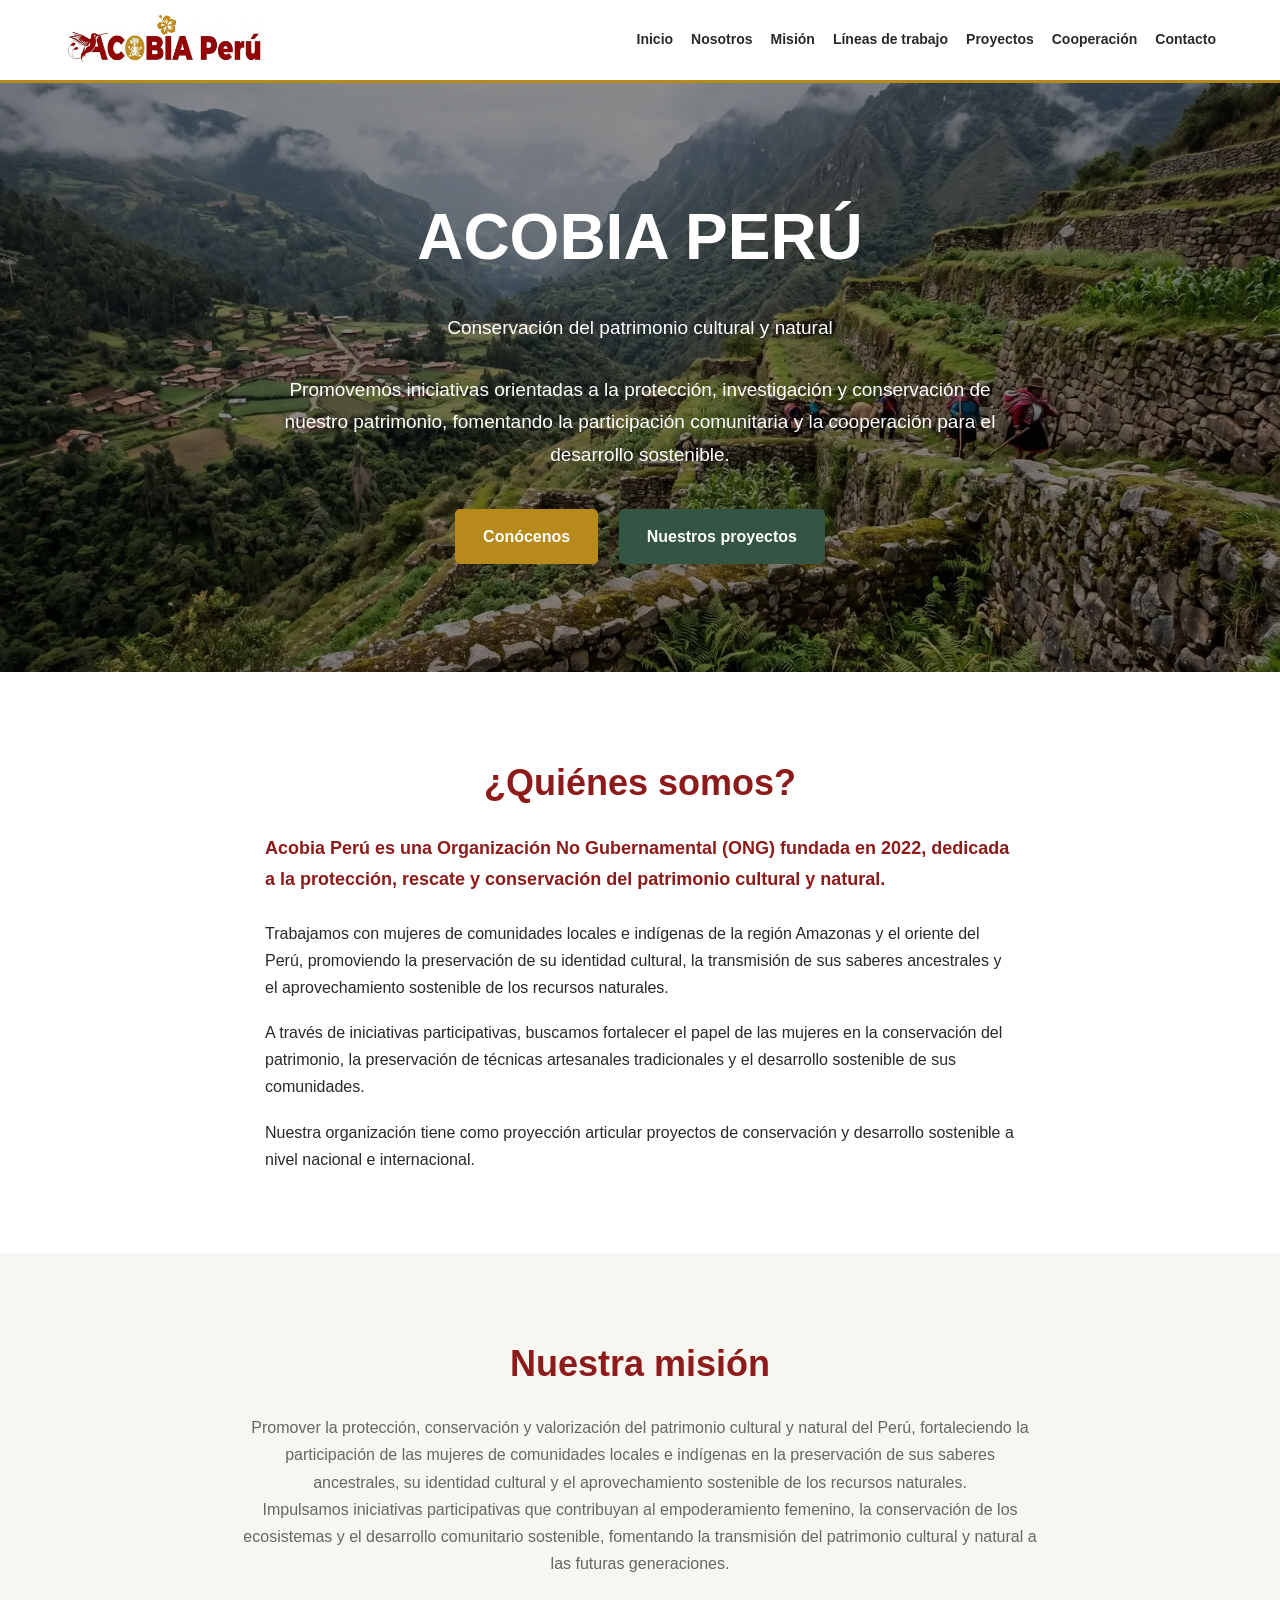
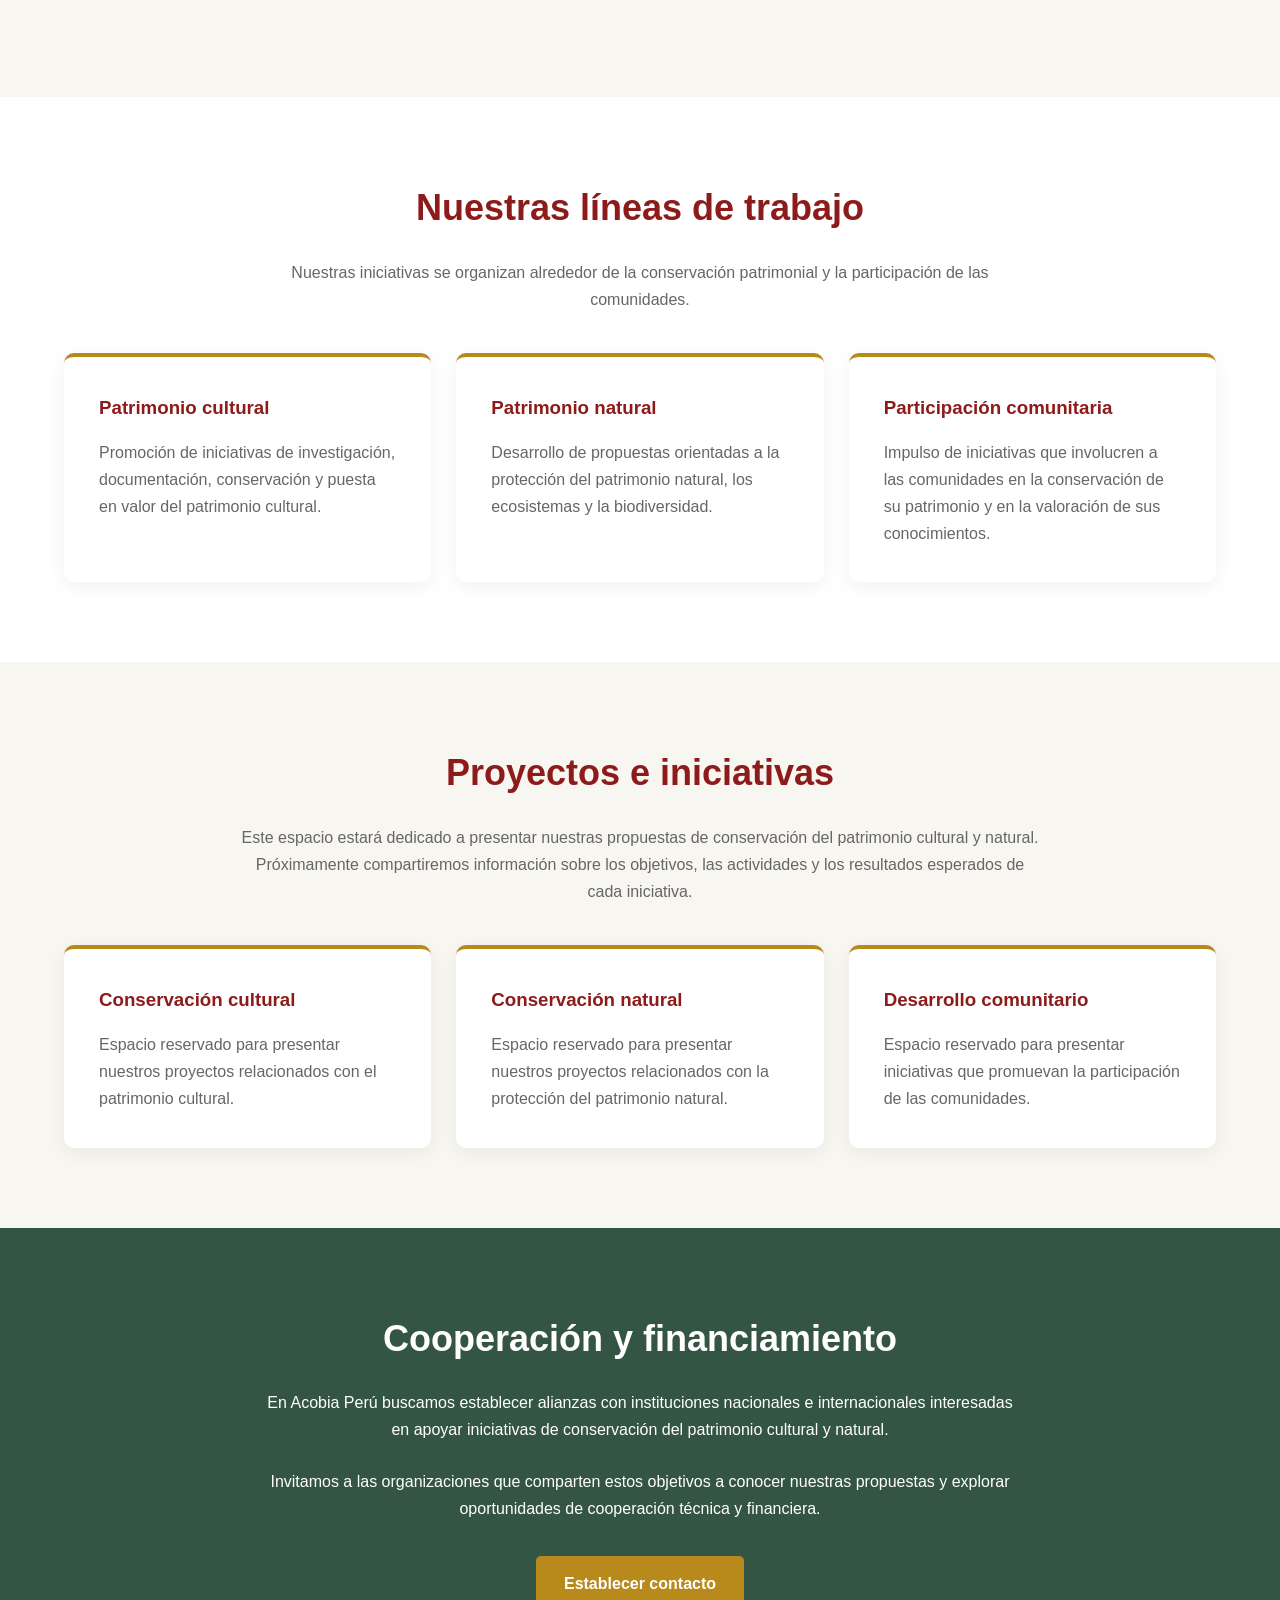
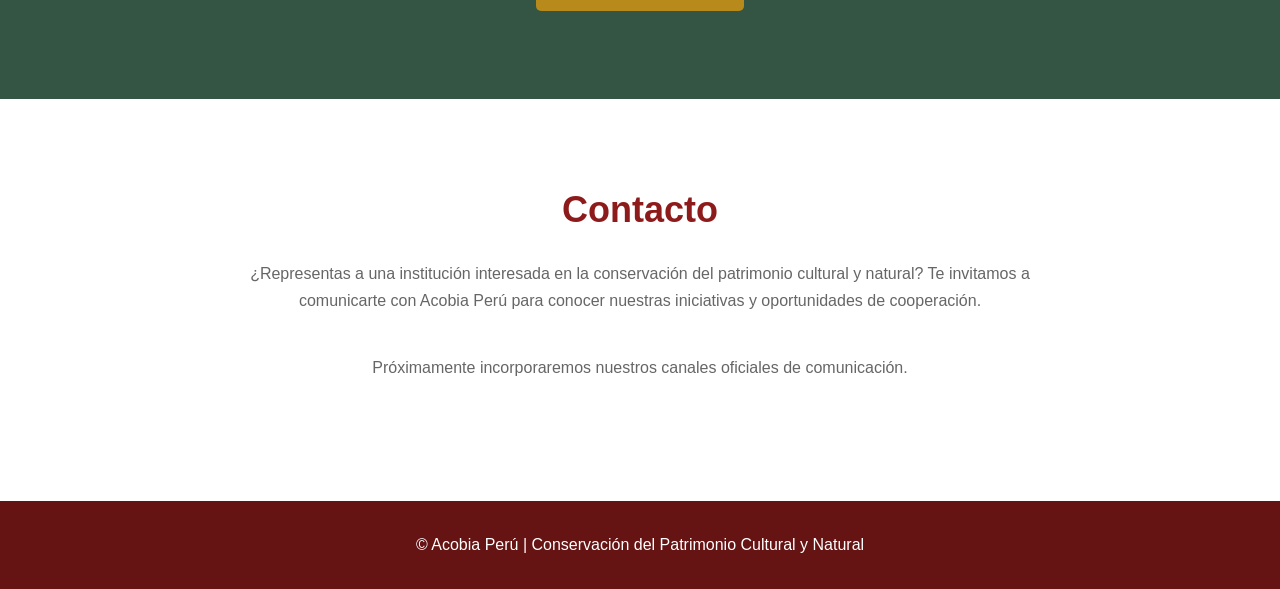
==== index.html @ c9dc99e5 "Update index.html Actualizar misión institucional de Acobia Perú" ====
<!DOCTYPE html>
<html lang="es">

<head>
    <meta charset="UTF-8">
    <meta name="viewport" content="width=device-width, initial-scale=1.0">

    <meta name="description"
          content="Acobia Perú: iniciativas para la conservación del patrimonio cultural y natural, la participación comunitaria y la cooperación institucional.">

    <title>Acobia Perú | Patrimonio Cultural y Natural</title>
    <!-- Favicon institucional -->
<link rel="icon"
      type="image/png"
      href="imagenes/favicon-acobia.png"
      sizes="128x128">

    <!-- CONEXIÓN CON NUESTRO ARCHIVO DE ESTILOS -->
    <link rel="stylesheet" href="styles.css">

</head>

<body>

    <!-- =====================================
         ENCABEZADO Y MENÚ DE NAVEGACIÓN
    ====================================== -->

    <header>

        <div class="contenedor encabezado">

            <a href="#inicio" class="logo">

    <img
        src="imagenes/logo-acobia.webp"
        alt="Acobia Perú"
        width="800"
        height="198">

</a>

            <!-- BOTÓN DEL MENÚ MÓVIL -->

<button
    class="menu-toggle"
    type="button"
    aria-label="Abrir menú de navegación"
    aria-expanded="false"
    aria-controls="menu-principal">

    <span class="menu-icono">☰</span>

</button>
            
            <!-- MENÚ DE NAVEGACIÓN -->
            
            <nav id="menu-principal" aria-label="Navegación principal">

                <a href="#inicio">Inicio</a>

                <a href="#nosotros">Nosotros</a>

                <a href="#mision">Misión</a>

                <a href="#lineas">Líneas de trabajo</a>

                <a href="#proyectos">Proyectos</a>

                <a href="#cooperacion">Cooperación</a>

                <a href="#contacto">Contacto</a>

            </nav>

        </div>

    </header>


    <!-- =====================================
         SECCIÓN 1: INICIO
    ====================================== -->

    <main>

        <section id="inicio" class="hero">

            <div class="contenedor">

                <h1>ACOBIA PERÚ</h1>

                <p>
                    Conservación del patrimonio cultural y natural
                </p>

                <p>
                    Promovemos iniciativas orientadas a la protección,
                    investigación y conservación de nuestro patrimonio,
                    fomentando la participación comunitaria y la
                    cooperación para el desarrollo sostenible.
                </p>

                <a href="#nosotros" class="boton">
                    Conócenos
                </a>

                <a href="#proyectos" class="boton boton-secundario">
                    Nuestros proyectos
                </a>

            </div>

        </section>


        <!-- =====================================
             SECCIÓN 2: QUIÉNES SOMOS
        ====================================== -->

        <!-- =====================================
     SECCIÓN 2: QUIÉNES SOMOS
====================================== -->

<section id="nosotros" class="seccion seccion-blanca">

    <div class="contenedor">

        <h2 class="titulo-seccion">
            ¿Quiénes somos?
        </h2>

        <div class="descripcion-seccion">

            <p>
                <strong>
                    Acobia Perú es una Organización No
                    Gubernamental (ONG) fundada en 2022,
                    dedicada a la protección, rescate y
                    conservación del patrimonio cultural
                    y natural.
                </strong>
            </p>

            <p>
                Trabajamos con mujeres de comunidades
                locales e indígenas de la región Amazonas
                y el oriente del Perú, promoviendo la
                preservación de su identidad cultural,
                la transmisión de sus saberes ancestrales
                y el aprovechamiento sostenible de los
                recursos naturales.
            </p>

            <p>
                A través de iniciativas participativas,
                buscamos fortalecer el papel de las mujeres
                en la conservación del patrimonio,
                la preservación de técnicas artesanales
                tradicionales y el desarrollo sostenible
                de sus comunidades.
            </p>

            <p>
                Nuestra organización tiene como proyección
                articular proyectos de conservación y
                desarrollo sostenible a nivel nacional
                e internacional.
            </p>

        </div>

    </div>

</section>


     <!-- =====================================
     SECCIÓN 3: NUESTRA MISIÓN
      ====================================== -->

<section id="mision" class="seccion">

    <div class="contenedor">

        <h2 class="titulo-seccion">
            Nuestra misión
        </h2>

        <div class="descripcion-seccion">

            <p>
                Promover la protección, conservación y
                valorización del patrimonio cultural y
                natural del Perú, fortaleciendo la
                participación de las mujeres de comunidades
                locales e indígenas en la preservación de
                sus saberes ancestrales, su identidad cultural
                y el aprovechamiento sostenible de los
                recursos naturales.
            </p>

            <p>
                Impulsamos iniciativas participativas que
                contribuyan al empoderamiento femenino,
                la conservación de los ecosistemas y el
                desarrollo comunitario sostenible,
                fomentando la transmisión del patrimonio
                cultural y natural a las futuras generaciones.
            </p>

        </div>

    </div>

</section>


        <!-- =====================================
             SECCIÓN 4: LÍNEAS DE TRABAJO
        ====================================== -->

        <section id="lineas" class="seccion seccion-blanca">

            <div class="contenedor">

                <h2 class="titulo-seccion">
                    Nuestras líneas de trabajo
                </h2>

                <p class="descripcion-seccion">
                    Nuestras iniciativas se organizan alrededor
                    de la conservación patrimonial y la
                    participación de las comunidades.
                </p>

                <div class="grid">

                    <article class="tarjeta">

                        <h3>
                            Patrimonio cultural
                        </h3>

                        <p>
                            Promoción de iniciativas de investigación,
                            documentación, conservación y puesta
                            en valor del patrimonio cultural.
                        </p>

                    </article>


                    <article class="tarjeta">

                        <h3>
                            Patrimonio natural
                        </h3>

                        <p>
                            Desarrollo de propuestas orientadas
                            a la protección del patrimonio natural,
                            los ecosistemas y la biodiversidad.
                        </p>

                    </article>


                    <article class="tarjeta">

                        <h3>
                            Participación comunitaria
                        </h3>

                        <p>
                            Impulso de iniciativas que involucren
                            a las comunidades en la conservación
                            de su patrimonio y en la valoración
                            de sus conocimientos.
                        </p>

                    </article>

                </div>

            </div>

        </section>


        <!-- =====================================
             SECCIÓN 5: PROYECTOS
        ====================================== -->

        <section id="proyectos" class="seccion">

            <div class="contenedor">

                <h2 class="titulo-seccion">
                    Proyectos e iniciativas
                </h2>

                <p class="descripcion-seccion">
                    Este espacio estará dedicado a presentar
                    nuestras propuestas de conservación del
                    patrimonio cultural y natural.

                    Próximamente compartiremos información
                    sobre los objetivos, las actividades y
                    los resultados esperados de cada iniciativa.
                </p>

                <div class="grid">

                    <article class="tarjeta">

                        <h3>
                            Conservación cultural
                        </h3>

                        <p>
                            Espacio reservado para presentar
                            nuestros proyectos relacionados
                            con el patrimonio cultural.
                        </p>

                    </article>


                    <article class="tarjeta">

                        <h3>
                            Conservación natural
                        </h3>

                        <p>
                            Espacio reservado para presentar
                            nuestros proyectos relacionados
                            con la protección del patrimonio natural.
                        </p>

                    </article>


                    <article class="tarjeta">

                        <h3>
                            Desarrollo comunitario
                        </h3>

                        <p>
                            Espacio reservado para presentar
                            iniciativas que promuevan la
                            participación de las comunidades.
                        </p>

                    </article>

                </div>

            </div>

        </section>


        <!-- =====================================
             SECCIÓN 6: COOPERACIÓN
        ====================================== -->

        <section id="cooperacion" class="cooperacion">

            <div class="contenedor">

                <h2>
                    Cooperación y financiamiento
                </h2>

                <p>
                    En Acobia Perú buscamos establecer
                    alianzas con instituciones nacionales
                    e internacionales interesadas en
                    apoyar iniciativas de conservación
                    del patrimonio cultural y natural.
                </p>

                <p>
                    Invitamos a las organizaciones que comparten
                    estos objetivos a conocer nuestras
                    propuestas y explorar oportunidades
                    de cooperación técnica y financiera.
                </p>

                <a href="#contacto" class="boton">
                    Establecer contacto
                </a>

            </div>

        </section>


        <!-- =====================================
             SECCIÓN 7: CONTACTO
        ====================================== -->

        <section id="contacto" class="seccion seccion-blanca">

            <div class="contenedor">

                <h2 class="titulo-seccion">
                    Contacto
                </h2>

                <p class="descripcion-seccion">
                    ¿Representas a una institución interesada
                    en la conservación del patrimonio
                    cultural y natural?

                    Te invitamos a comunicarte con
                    Acobia Perú para conocer nuestras
                    iniciativas y oportunidades de cooperación.
                </p>

                <p class="descripcion-seccion">
                    Próximamente incorporaremos nuestros
                    canales oficiales de comunicación.
                </p>

            </div>

        </section>

    </main>


    <!-- =====================================
         PIE DE PÁGINA
    ====================================== -->

    <footer>

        <div class="contenedor">

            <p>
                © Acobia Perú | Conservación del Patrimonio Cultural y Natural
            </p>

        </div>

    </footer>
    
        <!-- FUNCIONALIDAD DEL MENÚ MÓVIL -->
    <script src="script.js" defer></script>

</body>

</html>
---- styles.css ----
/* =========================================
   ACOBIA PERÚ
   ESTILOS GENERALES DE LA LANDING PAGE
========================================= */

/* COLORES INSTITUCIONALES */

:root {
    --rojo: #8E1B1B;
    --rojo-oscuro: #651313;
    --dorado: #B88A1C;
    --verde: #345544;
    --marfil: #F8F6F0;
    --blanco: #FFFFFF;
    --texto: #292929;
    --gris: #666666;
}


/* CONFIGURACIÓN GENERAL */

* {
    margin: 0;
    padding: 0;
    box-sizing: border-box;
}

html {
    scroll-behavior: smooth;
}

body {
    font-family: Arial, Helvetica, sans-serif;
    background-color: var(--marfil);
    color: var(--texto);
    line-height: 1.7;
}

a {
    text-decoration: none;
    color: inherit;
}

img {
    max-width: 100%;
    height: auto;
}


/* CONTENEDOR PRINCIPAL */

.contenedor {
    width: 90%;
    max-width: 1200px;
    margin: auto;
}


/* =========================================
   ENCABEZADO INSTITUCIONAL
========================================= */

header {
    background-color: var(--blanco);
    padding: 14px 0;
    border-bottom: 3px solid var(--dorado);
}

.encabezado {
    display: flex;
    justify-content: space-between;
    align-items: center;
    gap: 30px;
}

/* LOGOTIPO COMPLETO */

.logo {
    display: flex;
    align-items: center;
    flex-shrink: 0;
}

.logo img {
    display: block;
    width: 210px;
    height: auto;
}

/* MENÚ DE NAVEGACIÓN */

nav {
    display: flex;
    justify-content: flex-end;
    align-items: center;
    flex-wrap: wrap;
    gap: 18px;
}

nav a {
    font-weight: 600;
    font-size: 14px;
    white-space: nowrap;
    transition: color 0.3s;
}

nav a:hover {
    color: var(--rojo);
}


/* PORTADA PRINCIPAL */

/* =========================================
   PORTADA PRINCIPAL - ESCRITORIO
========================================= */

.hero {

    /* Fotografía con capa oscura */

    background-image:
        linear-gradient(
            rgba(0, 0, 0, 0.45),
            rgba(0, 0, 0, 0.45)
        ),
        url("imagenes/hero-acobia-desktop.webp");

    /* Configuración de la fotografía */

    background-size: cover;
    background-position: center center;
    background-repeat: no-repeat;

    /* Distribución del contenido */

    min-height: 570px;

    display: flex;
    align-items: center;
    justify-content: center;

    /* Texto y espacios */

    color: var(--blanco);
    text-align: center;
    padding: 100px 20px;

}

.hero h1 {
    font-size: clamp(36px, 6vw, 64px);
    margin-bottom: 20px;
}

.hero p {
    font-size: 19px;
    max-width: 750px;
    margin: 0 auto 30px;
}


/* BOTONES */

.boton {
    display: inline-block;
    background-color: var(--dorado);
    color: var(--blanco);
    padding: 14px 28px;
    border-radius: 5px;
    font-weight: bold;
    margin: 8px;
    transition: background-color 0.3s;
}

.boton:hover {
    background-color: var(--rojo-oscuro);
}

.boton-secundario {
    background-color: var(--verde);
}


/* SECCIONES GENERALES */

.seccion {
    padding: 80px 0;
}

.seccion-blanca {
    background-color: var(--blanco);
}

.titulo-seccion {
    color: var(--rojo);
    font-size: clamp(28px, 4vw, 36px);
    margin-bottom: 20px;
    text-align: center;
}

.descripcion-seccion {
    max-width: 800px;
    margin: 0 auto 40px;
    text-align: center;
    color: var(--gris);
}


/* TARJETAS INFORMATIVAS */

.grid {
    display: grid;
    grid-template-columns: repeat(3, 1fr);
    gap: 25px;
}

.tarjeta {
    background-color: var(--blanco);
    padding: 35px;
    border-radius: 10px;
    border-top: 4px solid var(--dorado);
    box-shadow: 0 5px 20px rgba(0, 0, 0, 0.06);
}

.tarjeta h3 {
    color: var(--rojo);
    margin-bottom: 15px;
}

.tarjeta p {
    color: var(--gris);
}


/* SECCIÓN DE COOPERACIÓN */

.cooperacion {
    background-color: var(--verde);
    color: var(--blanco);
    text-align: center;
    padding: 80px 20px;
}

.cooperacion h2 {
    font-size: 36px;
    margin-bottom: 20px;
}

.cooperacion p {
    max-width: 750px;
    margin: 0 auto 25px;
}


/* PIE DE PÁGINA */

footer {
    background-color: var(--rojo-oscuro);
    color: var(--blanco);
    text-align: center;
    padding: 30px 20px;
}


/* ADAPTACIÓN A CELULARES */

@media (max-width: 768px) {

    .encabezado {
    flex-direction: column;
    text-align: center;
    gap: 18px;
}

.logo img {
    width: 190px;
    height: auto;
}

nav {
    justify-content: center;
    gap: 12px;
}

    .hero {
        padding: 80px 20px;
    }

    .hero p {
        font-size: 16px;
    }

    .grid {
        grid-template-columns: 1fr;
    }

    .seccion {
        padding: 55px 0;
    }

    .cooperacion h2 {
        font-size: 28px;
    }

}

/* =========================================
   ACOBIA PERÚ
   MENÚ DE NAVEGACIÓN RESPONSIVE
========================================= */


/* BOTÓN OCULTO EN COMPUTADORAS */

.menu-toggle {
    display: none;
}


/* =========================================
   DISEÑO PARA CELULARES
========================================= */

@media (max-width: 768px) {

    /* ENCABEZADO */

    header {
        padding: 12px 0;
    }

    .encabezado {
        display: grid;
        grid-template-columns: minmax(0, 1fr) auto;
        align-items: center;
        gap: 12px;
    }


    /* LOGOTIPO */

    .logo {
        display: flex;
        align-items: center;
        justify-self: start;
        min-width: 0;
    }

    .logo img {
        display: block;
        width: 190px;
        max-width: 100%;
        height: auto;
    }


    /* BOTÓN HAMBURGUESA */

    .menu-toggle {
        display: inline-flex;
        align-items: center;
        justify-content: center;

        width: 44px;
        height: 44px;

        background-color: var(--blanco);
        color: var(--rojo);

        border: 1px solid var(--dorado);
        border-radius: 6px;

        cursor: pointer;

        justify-self: end;

        transition: background-color 0.3s;
    }


    /* ICONO DEL MENÚ */

    .menu-icono {
        font-size: 25px;
        line-height: 1;
    }


    /* INTERACCIÓN CON EL BOTÓN */

    .menu-toggle:hover {
        background-color: var(--marfil);
    }

    .menu-toggle:focus-visible {
        outline: 3px solid var(--dorado);
        outline-offset: 3px;
    }


    /* MENÚ DE NAVEGACIÓN MÓVIL */

    #menu-principal {
        display: none;

        grid-column: 1 / -1;

        width: 100%;

        flex-direction: column;
        align-items: stretch;

        gap: 0;

        background-color: var(--blanco);

        border-top: 1px solid var(--dorado);

        padding-top: 10px;
    }


    /* MENÚ ABIERTO */

    #menu-principal.abierto {
        display: flex;
    }


    /* ENLACES DEL MENÚ */

    #menu-principal a {
        display: block;

        padding: 12px 15px;

        text-align: left;

        font-size: 15px;

        color: var(--texto);

        border-bottom: 1px solid #eeeeee;

        transition: background-color 0.3s;
    }


    /* INTERACCIÓN CON LOS ENLACES */

    #menu-principal a:hover {
        background-color: var(--marfil);
        color: var(--rojo);
    }

}

/* =========================================
   PORTADA PRINCIPAL - CELULARES
========================================= */

@media (max-width: 768px) {

    .hero {

        /* Fotografía vertical con capa oscura */

        background-image:
            linear-gradient(
                rgba(0, 0, 0, 0.50),
                rgba(0, 0, 0, 0.50)
            ),
            url("imagenes/hero-acobia-mobile.webp");

        /* Configuración de la fotografía */

        background-size: cover;
        background-position: center center;
        background-repeat: no-repeat;

        /* Altura y distribución */

        min-height: 650px;

        display: flex;
        align-items: center;
        justify-content: center;

        padding: 70px 20px;

    }

}

/* =========================================
   PRESENTACIÓN INSTITUCIONAL
========================================= */

#nosotros .descripcion-seccion {
    width: 100%;
    max-width: 750px;
    margin: 0 auto;
    text-align: left;
    color: var(--texto);
}

#nosotros .descripcion-seccion p {
    margin-bottom: 18px;
}

#nosotros .descripcion-seccion p:last-child {
    margin-bottom: 0;
}

#nosotros .descripcion-seccion strong {
    color: var(--rojo);
    font-weight: 600;
}

/* INTRODUCCIÓN INSTITUCIONAL */

#nosotros .descripcion-seccion p:first-child {
    font-size: 18px;
    line-height: 1.7;
    margin-bottom: 25px;
}

/* =========================================
   QUIÉNES SOMOS - VERSIÓN MÓVIL
========================================= */

@media (max-width: 768px) {

    #nosotros .descripcion-seccion {
        max-width: 100%;
        text-align: left;
    }

    #nosotros .descripcion-seccion p:first-child {
        font-size: 16px;
        margin-bottom: 22px;
    }

}
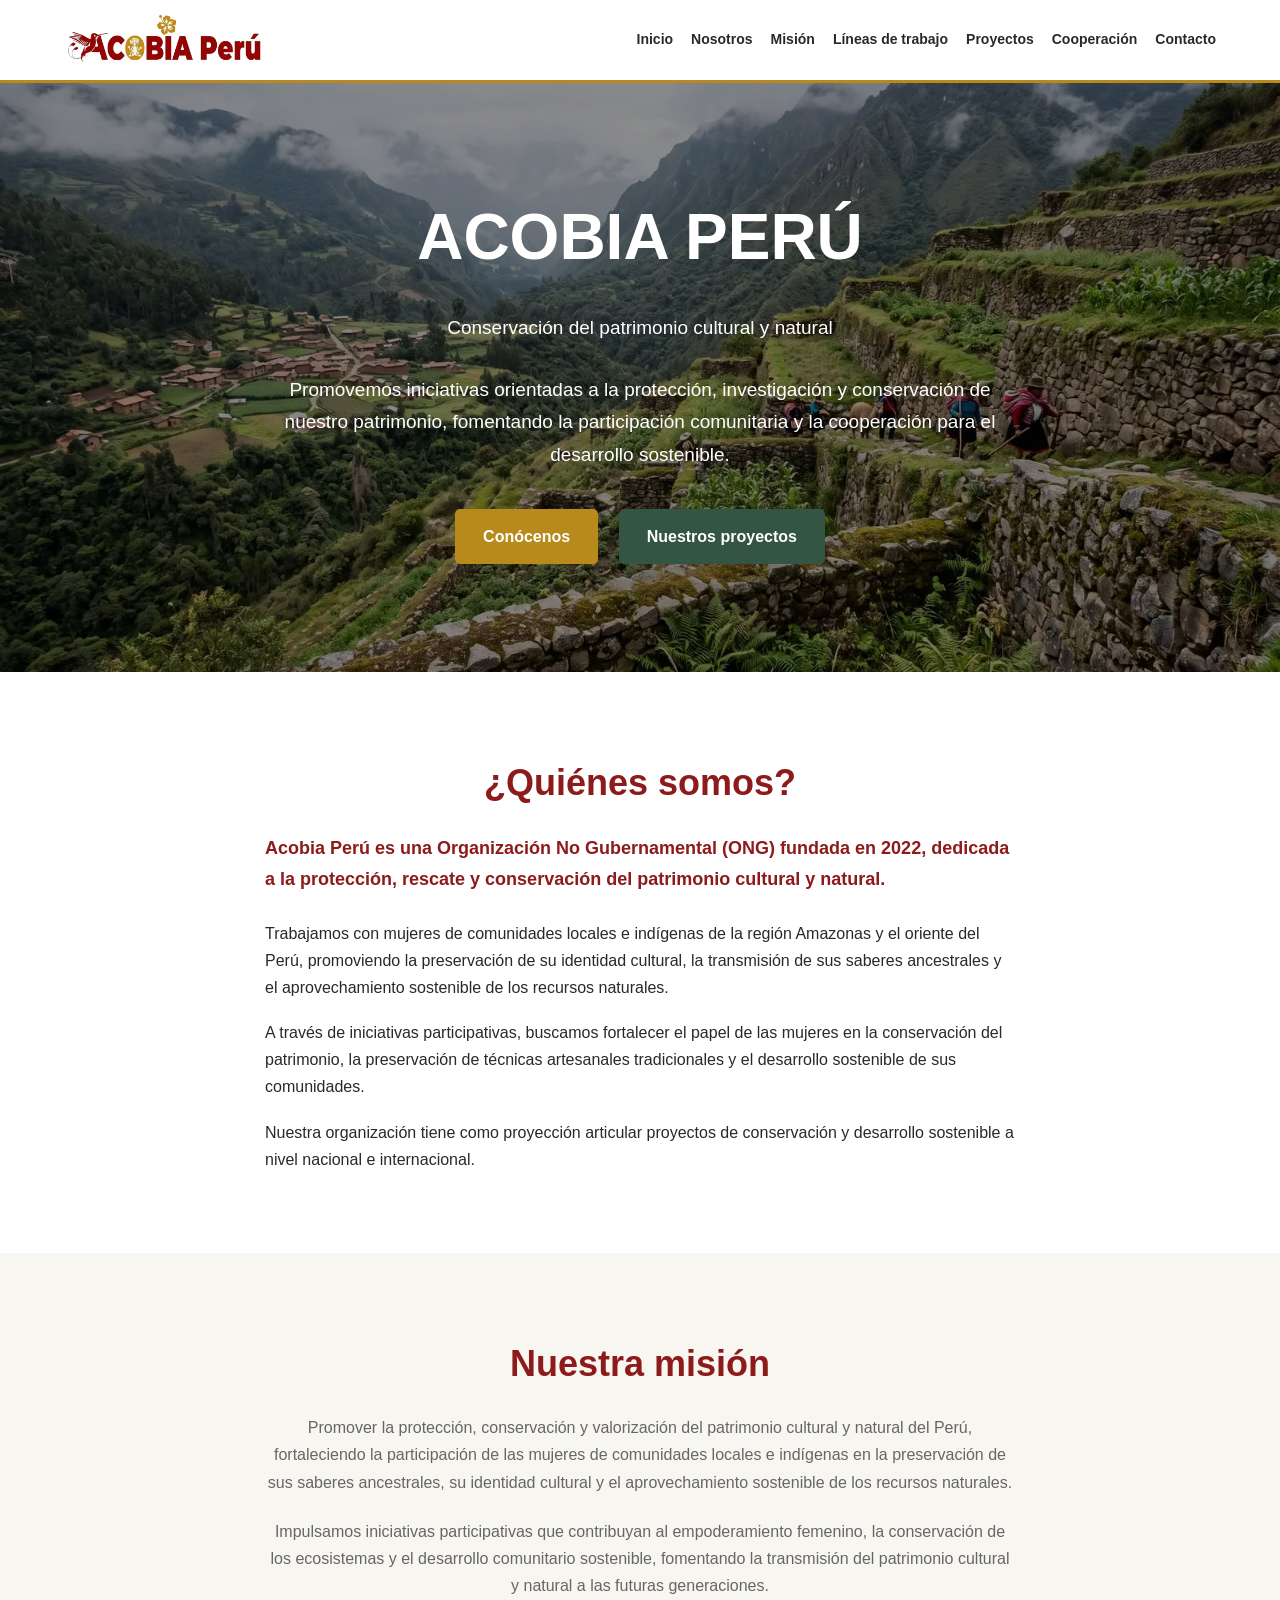
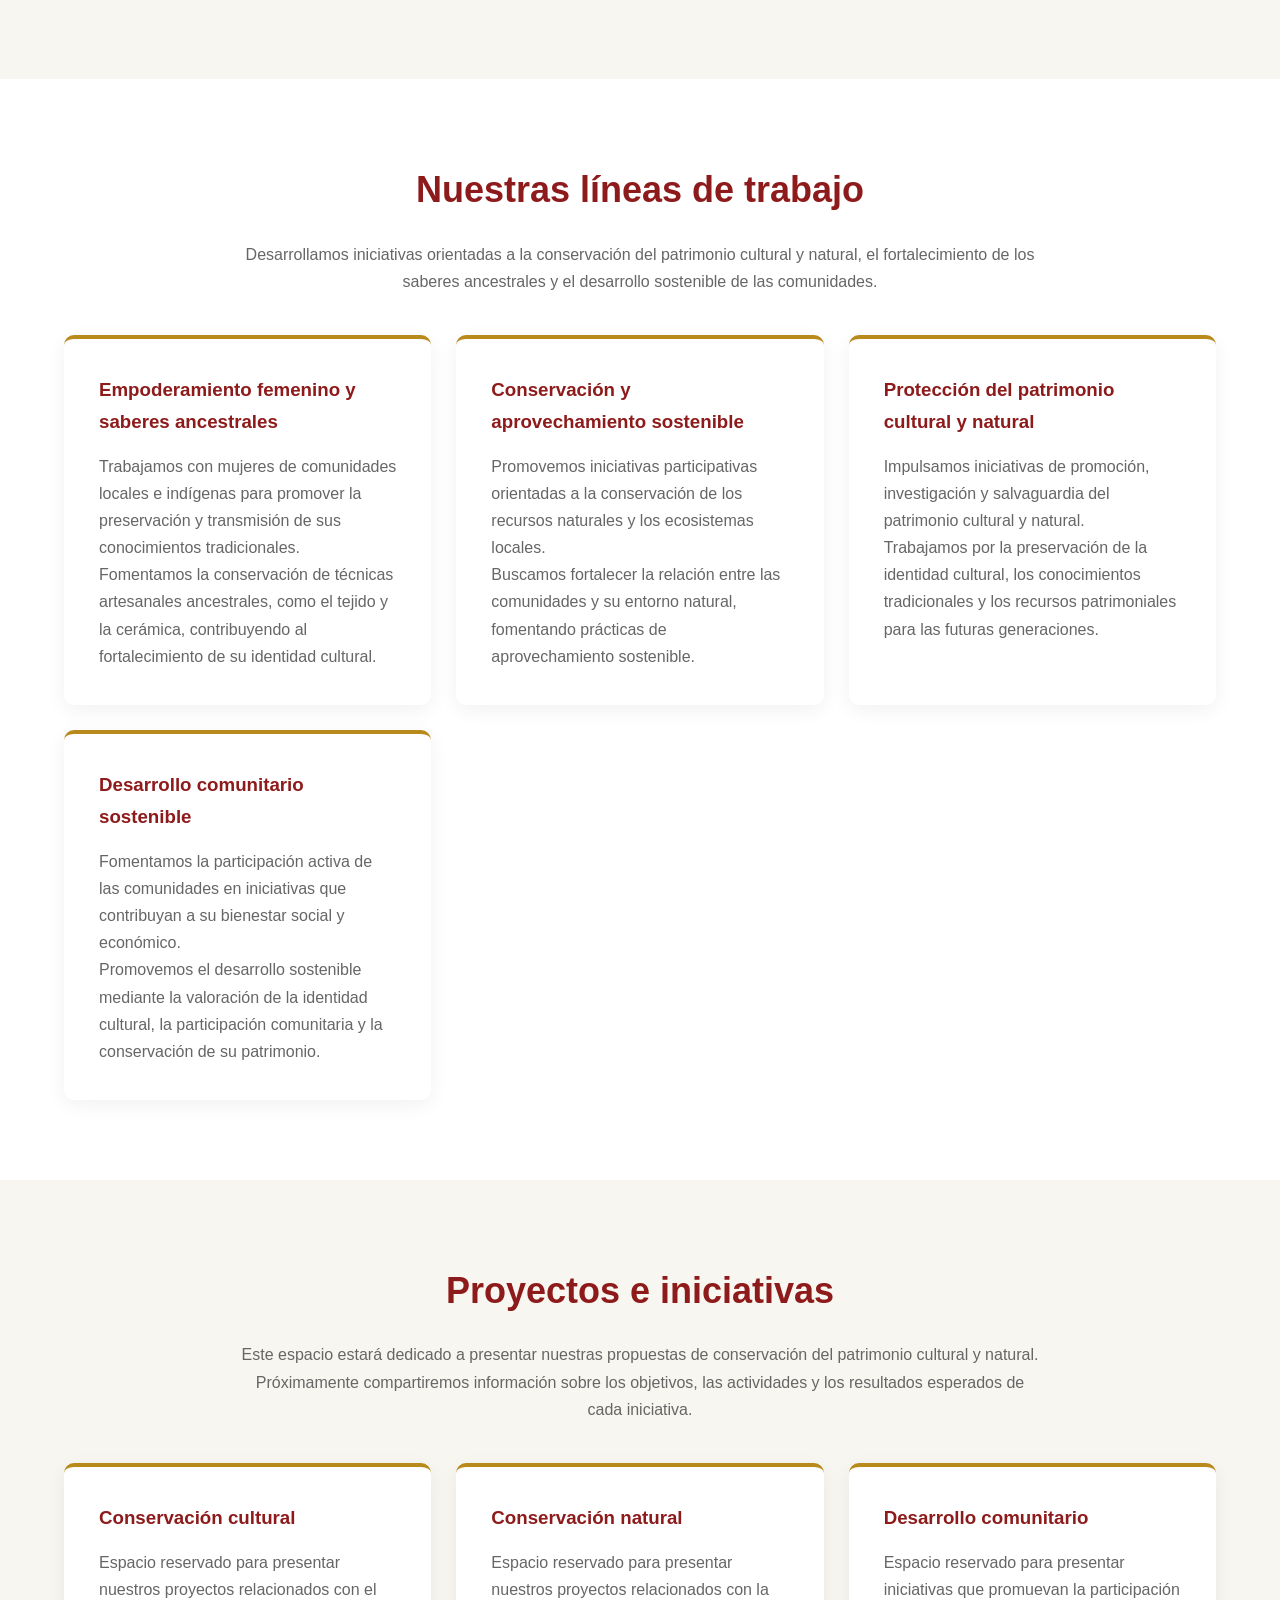
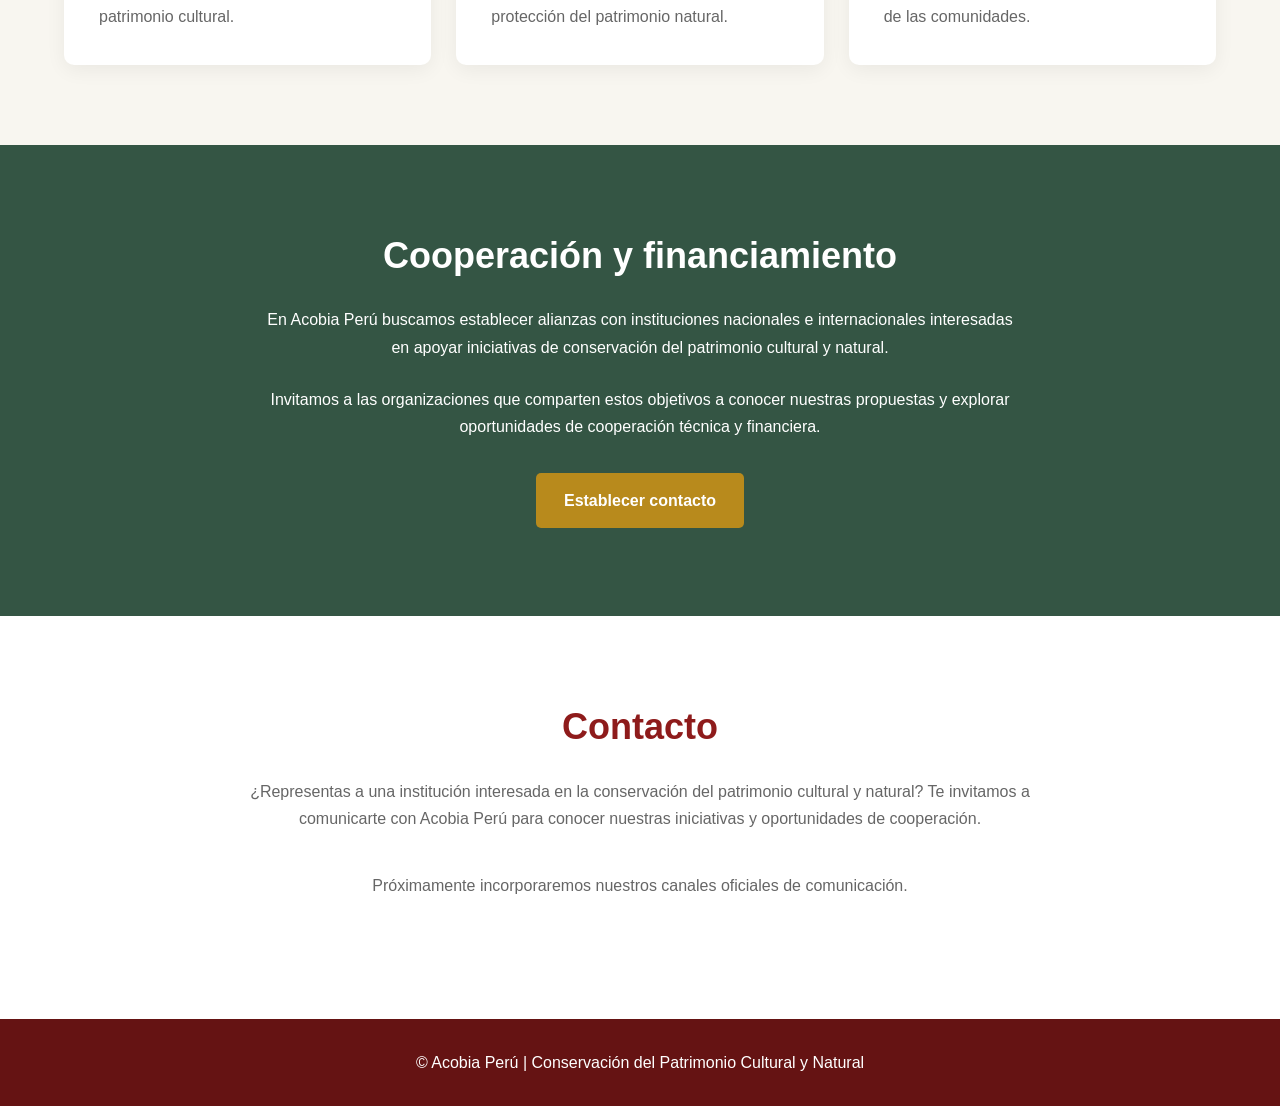
==== commit d4da0d09: "Update index.html Actualizar líneas de trabajo institucionales de Acobia Perú" ====
--- a/index.html
+++ b/index.html
@@ -220,72 +220,139 @@
              SECCIÓN 4: LÍNEAS DE TRABAJO
         ====================================== -->
 
-        <section id="lineas" class="seccion seccion-blanca">
-
-            <div class="contenedor">
-
-                <h2 class="titulo-seccion">
-                    Nuestras líneas de trabajo
-                </h2>
-
-                <p class="descripcion-seccion">
-                    Nuestras iniciativas se organizan alrededor
-                    de la conservación patrimonial y la
-                    participación de las comunidades.
-                </p>
-
-                <div class="grid">
-
-                    <article class="tarjeta">
-
-                        <h3>
-                            Patrimonio cultural
-                        </h3>
-
-                        <p>
-                            Promoción de iniciativas de investigación,
-                            documentación, conservación y puesta
-                            en valor del patrimonio cultural.
-                        </p>
-
-                    </article>
-
-
-                    <article class="tarjeta">
-
-                        <h3>
-                            Patrimonio natural
-                        </h3>
-
-                        <p>
-                            Desarrollo de propuestas orientadas
-                            a la protección del patrimonio natural,
-                            los ecosistemas y la biodiversidad.
-                        </p>
-
-                    </article>
-
-
-                    <article class="tarjeta">
-
-                        <h3>
-                            Participación comunitaria
-                        </h3>
-
-                        <p>
-                            Impulso de iniciativas que involucren
-                            a las comunidades en la conservación
-                            de su patrimonio y en la valoración
-                            de sus conocimientos.
-                        </p>
-
-                    </article>
-
-                </div>
-
-            </div>
-
-        </section>
+        <!-- =====================================
+     SECCIÓN 4: LÍNEAS DE TRABAJO
+====================================== -->
+
+<section id="lineas" class="seccion seccion-blanca">
+
+    <div class="contenedor">
+
+        <h2 class="titulo-seccion">
+            Nuestras líneas de trabajo
+        </h2>
+
+        <p class="descripcion-seccion">
+            Desarrollamos iniciativas orientadas a la
+            conservación del patrimonio cultural y natural,
+            el fortalecimiento de los saberes ancestrales
+            y el desarrollo sostenible de las comunidades.
+        </p>
+
+
+        <!-- CONTENEDOR DE TARJETAS -->
+
+        <div class="grid grid-lineas">
+
+
+            <!-- TARJETA 1 -->
+
+            <article class="tarjeta">
+
+                <h3>
+                    Empoderamiento femenino
+                    y saberes ancestrales
+                </h3>
+
+                <p>
+                    Trabajamos con mujeres de comunidades
+                    locales e indígenas para promover la
+                    preservación y transmisión de sus
+                    conocimientos tradicionales.
+                </p>
+
+                <p>
+                    Fomentamos la conservación de técnicas
+                    artesanales ancestrales, como el tejido
+                    y la cerámica, contribuyendo al
+                    fortalecimiento de su identidad cultural.
+                </p>
+
+            </article>
+
+
+            <!-- TARJETA 2 -->
+
+            <article class="tarjeta">
+
+                <h3>
+                    Conservación y
+                    aprovechamiento sostenible
+                </h3>
+
+                <p>
+                    Promovemos iniciativas participativas
+                    orientadas a la conservación de los
+                    recursos naturales y los ecosistemas
+                    locales.
+                </p>
+
+                <p>
+                    Buscamos fortalecer la relación
+                    entre las comunidades y su entorno
+                    natural, fomentando prácticas de
+                    aprovechamiento sostenible.
+                </p>
+
+            </article>
+
+
+            <!-- TARJETA 3 -->
+
+            <article class="tarjeta">
+
+                <h3>
+                    Protección del patrimonio
+                    cultural y natural
+                </h3>
+
+                <p>
+                    Impulsamos iniciativas de promoción,
+                    investigación y salvaguardia del
+                    patrimonio cultural y natural.
+                </p>
+
+                <p>
+                    Trabajamos por la preservación de
+                    la identidad cultural, los conocimientos
+                    tradicionales y los recursos patrimoniales
+                    para las futuras generaciones.
+                </p>
+
+            </article>
+
+
+            <!-- TARJETA 4 -->
+
+            <article class="tarjeta">
+
+                <h3>
+                    Desarrollo comunitario
+                    sostenible
+                </h3>
+
+                <p>
+                    Fomentamos la participación activa
+                    de las comunidades en iniciativas
+                    que contribuyan a su bienestar
+                    social y económico.
+                </p>
+
+                <p>
+                    Promovemos el desarrollo sostenible
+                    mediante la valoración de la identidad
+                    cultural, la participación comunitaria
+                    y la conservación de su patrimonio.
+                </p>
+
+            </article>
+
+
+        </div>
+
+    </div>
+
+</section>
 
 
         <!-- =====================================
--- a/styles.css
+++ b/styles.css
@@ -543,3 +543,35 @@
     }
 
 }
+
+/* =========================================
+   ACOBIA PERÚ
+   PRESENTACIÓN DE NUESTRA MISIÓN
+========================================= */
+
+/* VERSIÓN DE ESCRITORIO */
+
+#mision .descripcion-seccion {
+    max-width: 750px;
+    margin: 0 auto;
+    text-align: center;
+}
+
+#mision .descripcion-seccion p + p {
+    margin-top: 22px;
+}
+
+
+/* VERSIÓN MÓVIL */
+
+@media (max-width: 768px) {
+
+    #mision .descripcion-seccion {
+        text-align: left;
+    }
+
+    #mision .descripcion-seccion p + p {
+        margin-top: 18px;
+    }
+
+}
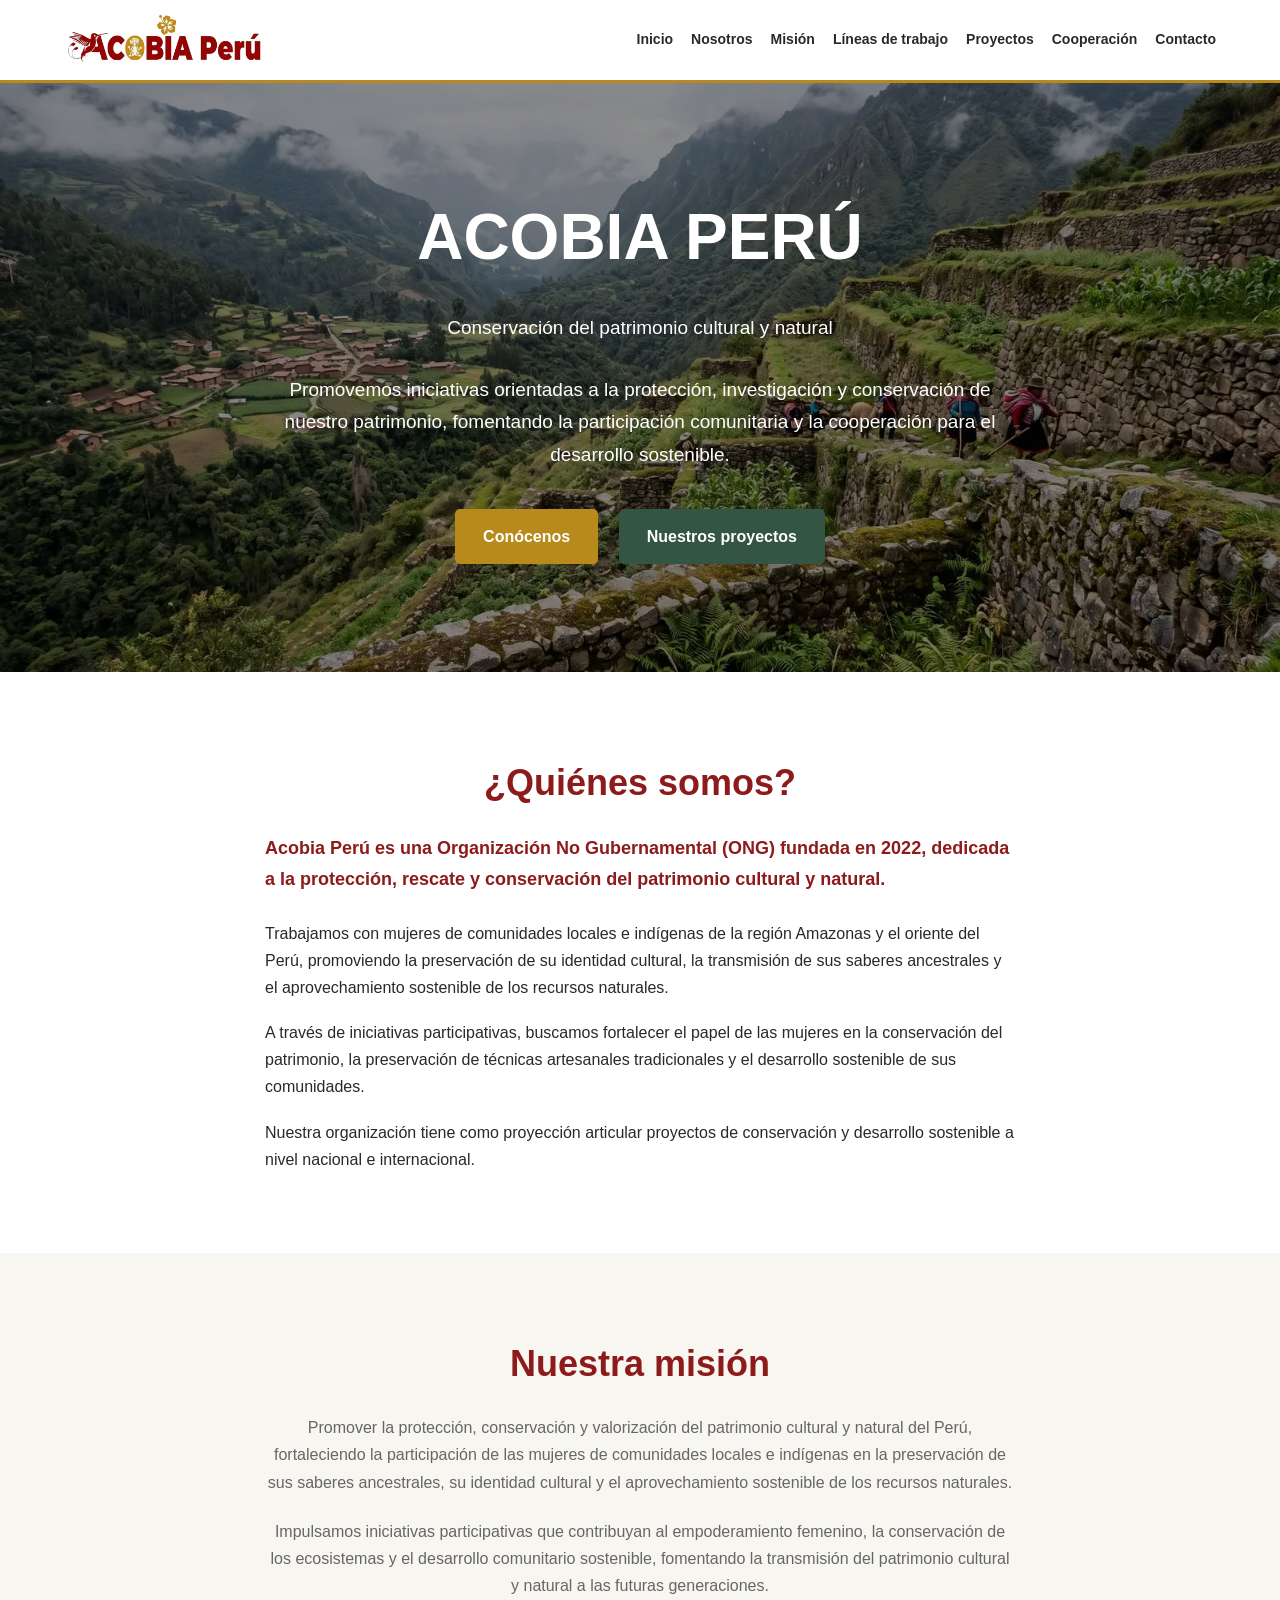
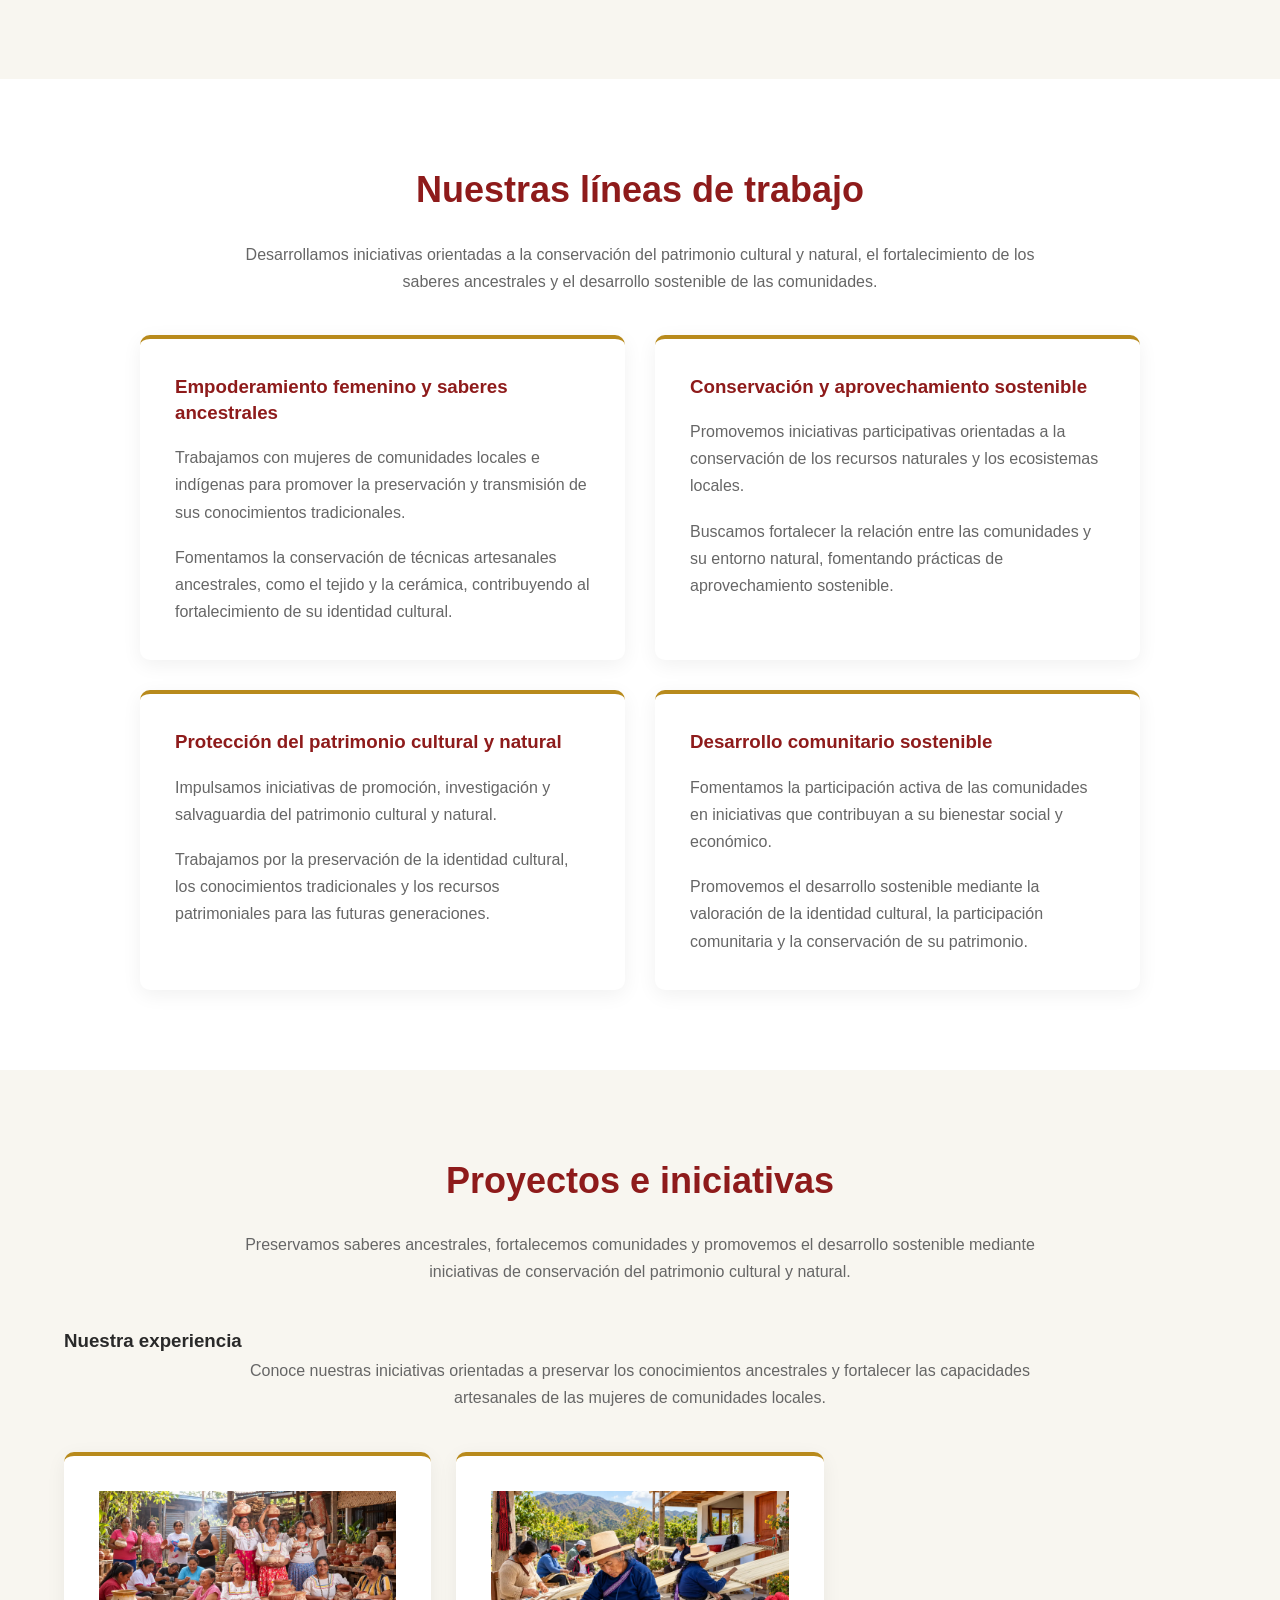
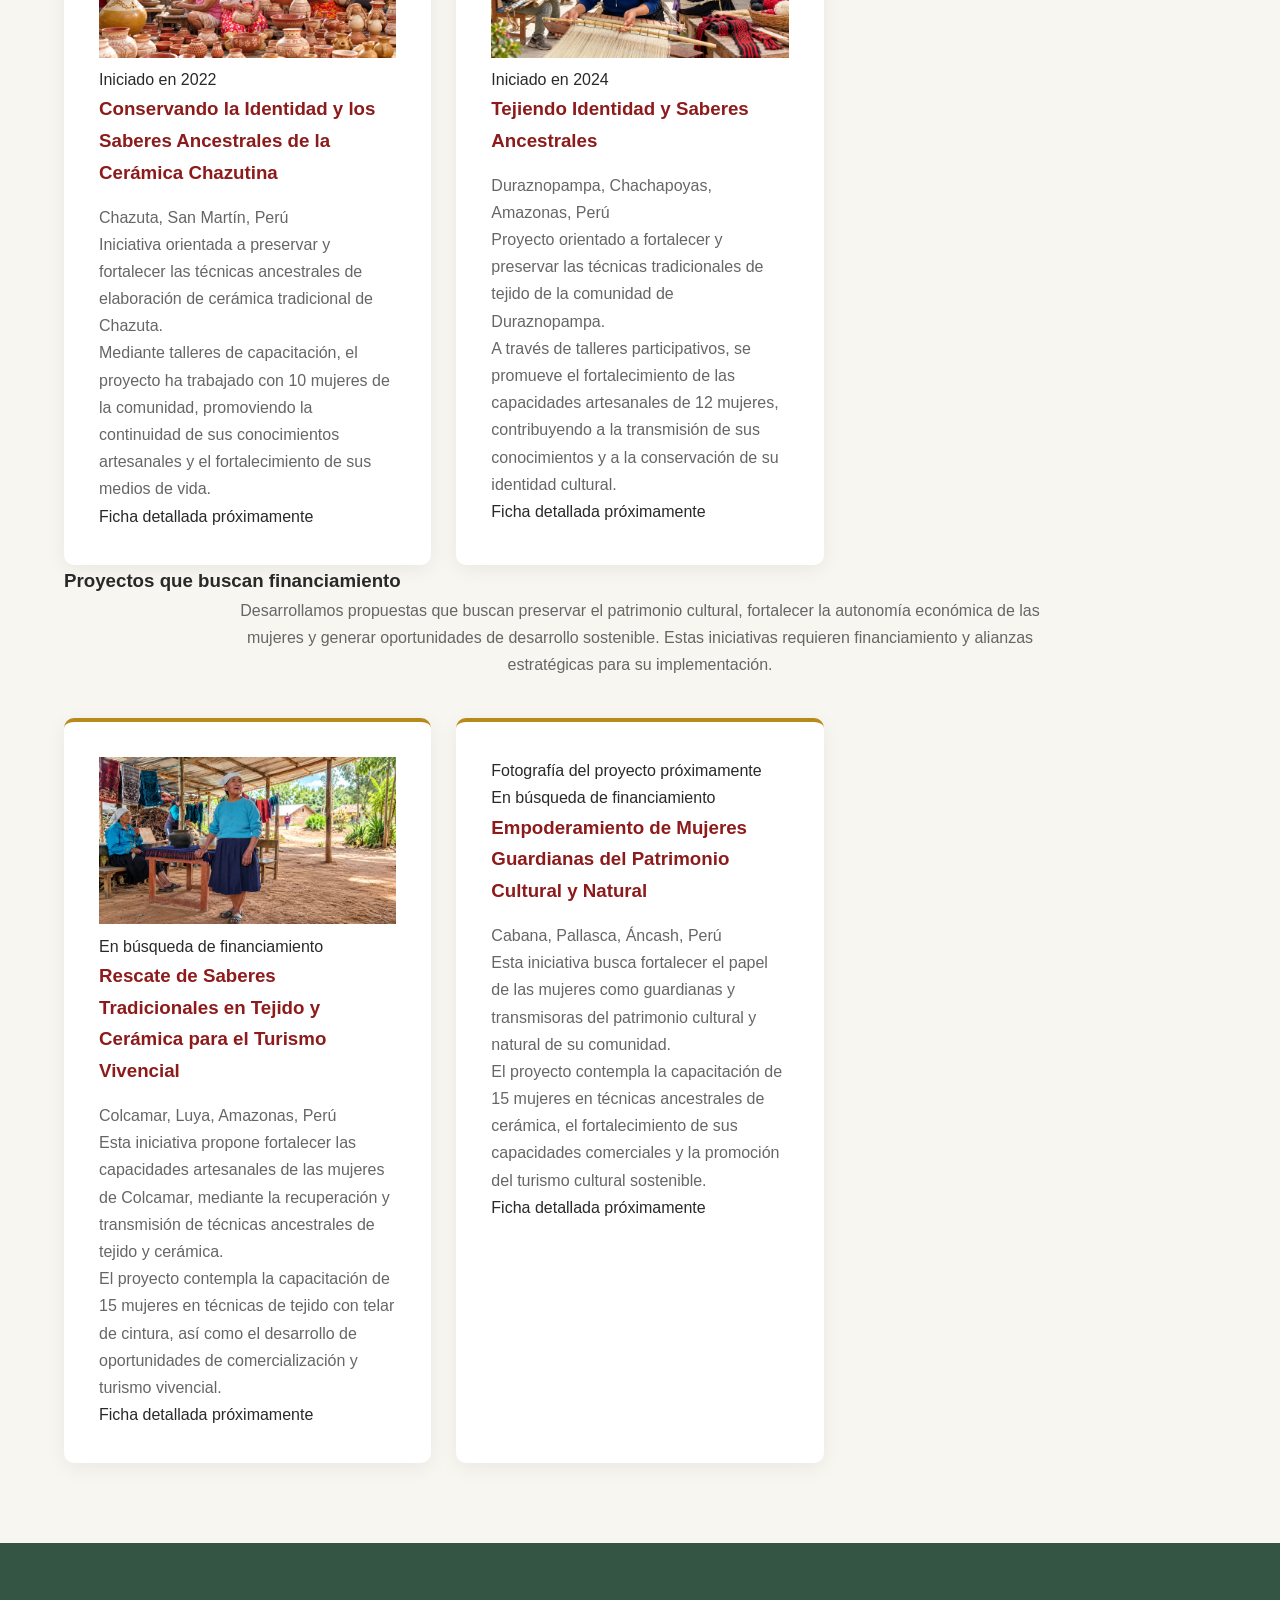
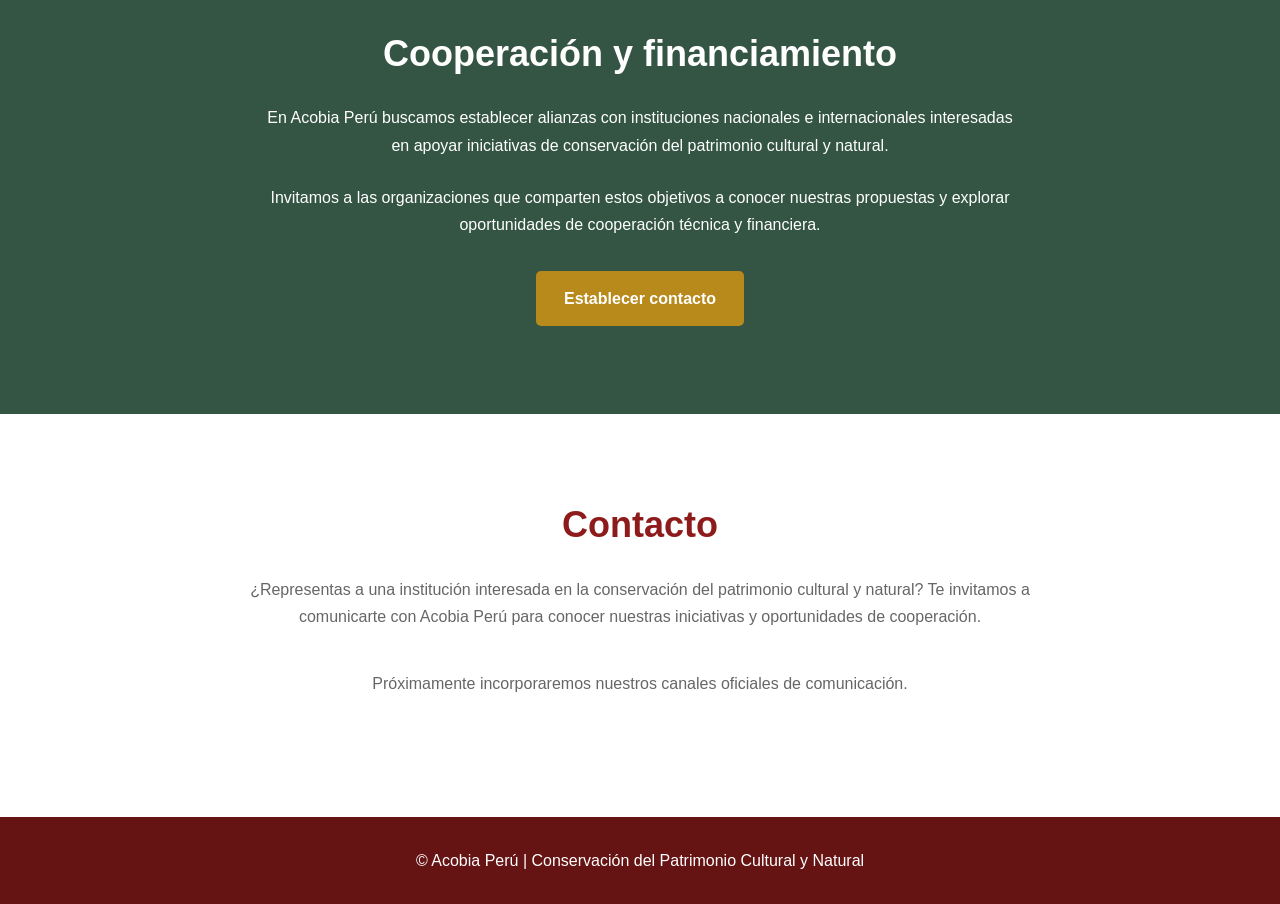
==== commit 4c75afd8: "Update index.html Incorporar los cuatro proyectos de Acobia Perú." ====
--- a/index.html
+++ b/index.html
@@ -359,75 +359,309 @@
              SECCIÓN 5: PROYECTOS
         ====================================== -->
 
-        <section id="proyectos" class="seccion">
-
-            <div class="contenedor">
-
-                <h2 class="titulo-seccion">
-                    Proyectos e iniciativas
-                </h2>
-
-                <p class="descripcion-seccion">
-                    Este espacio estará dedicado a presentar
-                    nuestras propuestas de conservación del
-                    patrimonio cultural y natural.
-
-                    Próximamente compartiremos información
-                    sobre los objetivos, las actividades y
-                    los resultados esperados de cada iniciativa.
-                </p>
-
-                <div class="grid">
-
-                    <article class="tarjeta">
+        <!-- =====================================
+     SECCIÓN 5: PROYECTOS E INICIATIVAS
+====================================== -->
+
+<section id="proyectos" class="seccion">
+
+    <div class="contenedor">
+
+        <!-- TÍTULO PRINCIPAL -->
+
+        <h2 class="titulo-seccion">
+            Proyectos e iniciativas
+        </h2>
+
+        <p class="descripcion-seccion">
+            Preservamos saberes ancestrales, fortalecemos
+            comunidades y promovemos el desarrollo sostenible
+            mediante iniciativas de conservación del
+            patrimonio cultural y natural.
+        </p>
+
+
+        <!-- =====================================
+             GRUPO 1: PROYECTOS DESARROLLADOS
+        ====================================== -->
+
+        <div class="grupo-proyectos">
+
+            <h3 class="titulo-grupo">
+                Nuestra experiencia
+            </h3>
+
+            <p class="descripcion-seccion">
+                Conoce nuestras iniciativas orientadas
+                a preservar los conocimientos ancestrales
+                y fortalecer las capacidades artesanales
+                de las mujeres de comunidades locales.
+            </p>
+
+
+            <div class="grid grid-proyectos">
+
+
+                <!-- PROYECTO 1: CHAZUTA -->
+
+                <article class="tarjeta tarjeta-proyecto">
+
+                    <img
+                        src="imagenes/proyecto-chazuta.webp"
+                        alt="Mujeres artesanas con piezas de cerámica tradicional"
+                        width="1600"
+                        height="900"
+                        loading="lazy"
+                        decoding="async">
+
+                    <div class="contenido-proyecto">
+
+                        <span class="estado-proyecto">
+                            Iniciado en 2022
+                        </span>
 
                         <h3>
-                            Conservación cultural
+                            Conservando la Identidad y los
+                            Saberes Ancestrales de la
+                            Cerámica Chazutina
                         </h3>
 
+                        <p class="ubicacion-proyecto">
+                            Chazuta, San Martín, Perú
+                        </p>
+
                         <p>
-                            Espacio reservado para presentar
-                            nuestros proyectos relacionados
-                            con el patrimonio cultural.
-                        </p>
-
-                    </article>
-
-
-                    <article class="tarjeta">
+                            Iniciativa orientada a preservar
+                            y fortalecer las técnicas
+                            ancestrales de elaboración
+                            de cerámica tradicional
+                            de Chazuta.
+                        </p>
+
+                        <p>
+                            Mediante talleres de capacitación,
+                            el proyecto ha trabajado con
+                            10 mujeres de la comunidad,
+                            promoviendo la continuidad
+                            de sus conocimientos artesanales
+                            y el fortalecimiento de sus
+                            medios de vida.
+                        </p>
+
+                        <span class="enlace-proyecto">
+                            Ficha detallada próximamente
+                        </span>
+
+                    </div>
+
+                </article>
+
+
+                <!-- PROYECTO 2: DURAZNOPAMPA -->
+
+                <article class="tarjeta tarjeta-proyecto">
+
+                    <img
+                        src="imagenes/proyecto-duraznopampa.webp"
+                        alt="Mujeres participando en actividades de tejido tradicional"
+                        width="1600"
+                        height="900"
+                        loading="lazy"
+                        decoding="async">
+
+                    <div class="contenido-proyecto">
+
+                        <span class="estado-proyecto">
+                            Iniciado en 2024
+                        </span>
 
                         <h3>
-                            Conservación natural
+                            Tejiendo Identidad y
+                            Saberes Ancestrales
                         </h3>
 
+                        <p class="ubicacion-proyecto">
+                            Duraznopampa,
+                            Chachapoyas, Amazonas, Perú
+                        </p>
+
                         <p>
-                            Espacio reservado para presentar
-                            nuestros proyectos relacionados
-                            con la protección del patrimonio natural.
-                        </p>
-
-                    </article>
-
-
-                    <article class="tarjeta">
+                            Proyecto orientado a fortalecer
+                            y preservar las técnicas
+                            tradicionales de tejido
+                            de la comunidad de Duraznopampa.
+                        </p>
+
+                        <p>
+                            A través de talleres participativos,
+                            se promueve el fortalecimiento
+                            de las capacidades artesanales
+                            de 12 mujeres, contribuyendo
+                            a la transmisión de sus
+                            conocimientos y a la conservación
+                            de su identidad cultural.
+                        </p>
+
+                        <span class="enlace-proyecto">
+                            Ficha detallada próximamente
+                        </span>
+
+                    </div>
+
+                </article>
+
+            </div>
+
+        </div>
+
+
+        <!-- =====================================
+             GRUPO 2: PROYECTOS EN BUSCA
+             DE FINANCIAMIENTO
+        ====================================== -->
+
+        <div class="grupo-proyectos">
+
+            <h3 class="titulo-grupo">
+                Proyectos que buscan financiamiento
+            </h3>
+
+            <p class="descripcion-seccion">
+                Desarrollamos propuestas que buscan
+                preservar el patrimonio cultural,
+                fortalecer la autonomía económica
+                de las mujeres y generar oportunidades
+                de desarrollo sostenible.
+
+                Estas iniciativas requieren financiamiento
+                y alianzas estratégicas para su implementación.
+            </p>
+
+
+            <div class="grid grid-proyectos">
+
+
+                <!-- PROYECTO 3: COLCAMAR -->
+
+                <article class="tarjeta tarjeta-proyecto">
+
+                    <img
+                        src="imagenes/proyecto-colcamar.webp"
+                        alt="Artesana en un espacio de trabajo tradicional"
+                        width="1600"
+                        height="900"
+                        loading="lazy"
+                        decoding="async">
+
+                    <div class="contenido-proyecto">
+
+                        <span class="estado-proyecto">
+                            En búsqueda de financiamiento
+                        </span>
 
                         <h3>
-                            Desarrollo comunitario
+                            Rescate de Saberes Tradicionales
+                            en Tejido y Cerámica para
+                            el Turismo Vivencial
                         </h3>
 
+                        <p class="ubicacion-proyecto">
+                            Colcamar, Luya, Amazonas, Perú
+                        </p>
+
                         <p>
-                            Espacio reservado para presentar
-                            iniciativas que promuevan la
-                            participación de las comunidades.
-                        </p>
-
-                    </article>
-
-                </div>
+                            Esta iniciativa propone fortalecer
+                            las capacidades artesanales
+                            de las mujeres de Colcamar,
+                            mediante la recuperación
+                            y transmisión de técnicas
+                            ancestrales de tejido y cerámica.
+                        </p>
+
+                        <p>
+                            El proyecto contempla la
+                            capacitación de 15 mujeres
+                            en técnicas de tejido con
+                            telar de cintura, así como
+                            el desarrollo de oportunidades
+                            de comercialización y
+                            turismo vivencial.
+                        </p>
+
+                        <span class="enlace-proyecto">
+                            Ficha detallada próximamente
+                        </span>
+
+                    </div>
+
+                </article>
+
+
+                <!-- PROYECTO 4: CABANA -->
+
+                <article class="tarjeta tarjeta-proyecto">
+
+                    <!-- ESPACIO RESERVADO PARA FOTOGRAFÍA -->
+
+                    <div class="imagen-proyecto-pendiente">
+
+                        <span>
+                            Fotografía del proyecto
+                            próximamente
+                        </span>
+
+                    </div>
+
+
+                    <div class="contenido-proyecto">
+
+                        <span class="estado-proyecto">
+                            En búsqueda de financiamiento
+                        </span>
+
+                        <h3>
+                            Empoderamiento de Mujeres
+                            Guardianas del Patrimonio
+                            Cultural y Natural
+                        </h3>
+
+                        <p class="ubicacion-proyecto">
+                            Cabana, Pallasca, Áncash, Perú
+                        </p>
+
+                        <p>
+                            Esta iniciativa busca fortalecer
+                            el papel de las mujeres como
+                            guardianas y transmisoras
+                            del patrimonio cultural
+                            y natural de su comunidad.
+                        </p>
+
+                        <p>
+                            El proyecto contempla la
+                            capacitación de 15 mujeres
+                            en técnicas ancestrales
+                            de cerámica, el fortalecimiento
+                            de sus capacidades comerciales
+                            y la promoción del turismo
+                            cultural sostenible.
+                        </p>
+
+                        <span class="enlace-proyecto">
+                            Ficha detallada próximamente
+                        </span>
+
+                    </div>
+
+                </article>
 
             </div>
 
-        </section>
+        </div>
+
+    </div>
+
+</section>
 
 
         <!-- =====================================
--- a/styles.css
+++ b/styles.css
@@ -575,3 +575,53 @@
     }
 
 }
+
+/* =========================================
+   ACOBIA PERÚ
+   CUADRÍCULA DE LÍNEAS DE TRABAJO
+========================================= */
+
+/* DISTRIBUCIÓN EN COMPUTADORAS */
+
+.grid-lineas {
+    display: grid;
+    grid-template-columns: repeat(2, minmax(0, 1fr));
+    gap: 30px;
+    max-width: 1000px;
+    margin: 0 auto;
+}
+
+/* TARJETAS */
+
+.grid-lineas .tarjeta {
+    height: 100%;
+    padding: 35px;
+}
+
+/* TÍTULOS */
+
+.grid-lineas .tarjeta h3 {
+    margin-bottom: 18px;
+    line-height: 1.4;
+}
+
+/* SEPARACIÓN ENTRE PÁRRAFOS */
+
+.grid-lineas .tarjeta p + p {
+    margin-top: 18px;
+}
+
+/* ADAPTACIÓN A CELULARES */
+
+@media (max-width: 768px) {
+
+    .grid-lineas {
+        grid-template-columns: 1fr;
+        gap: 20px;
+    }
+
+    .grid-lineas .tarjeta {
+        padding: 25px;
+    }
+
+}
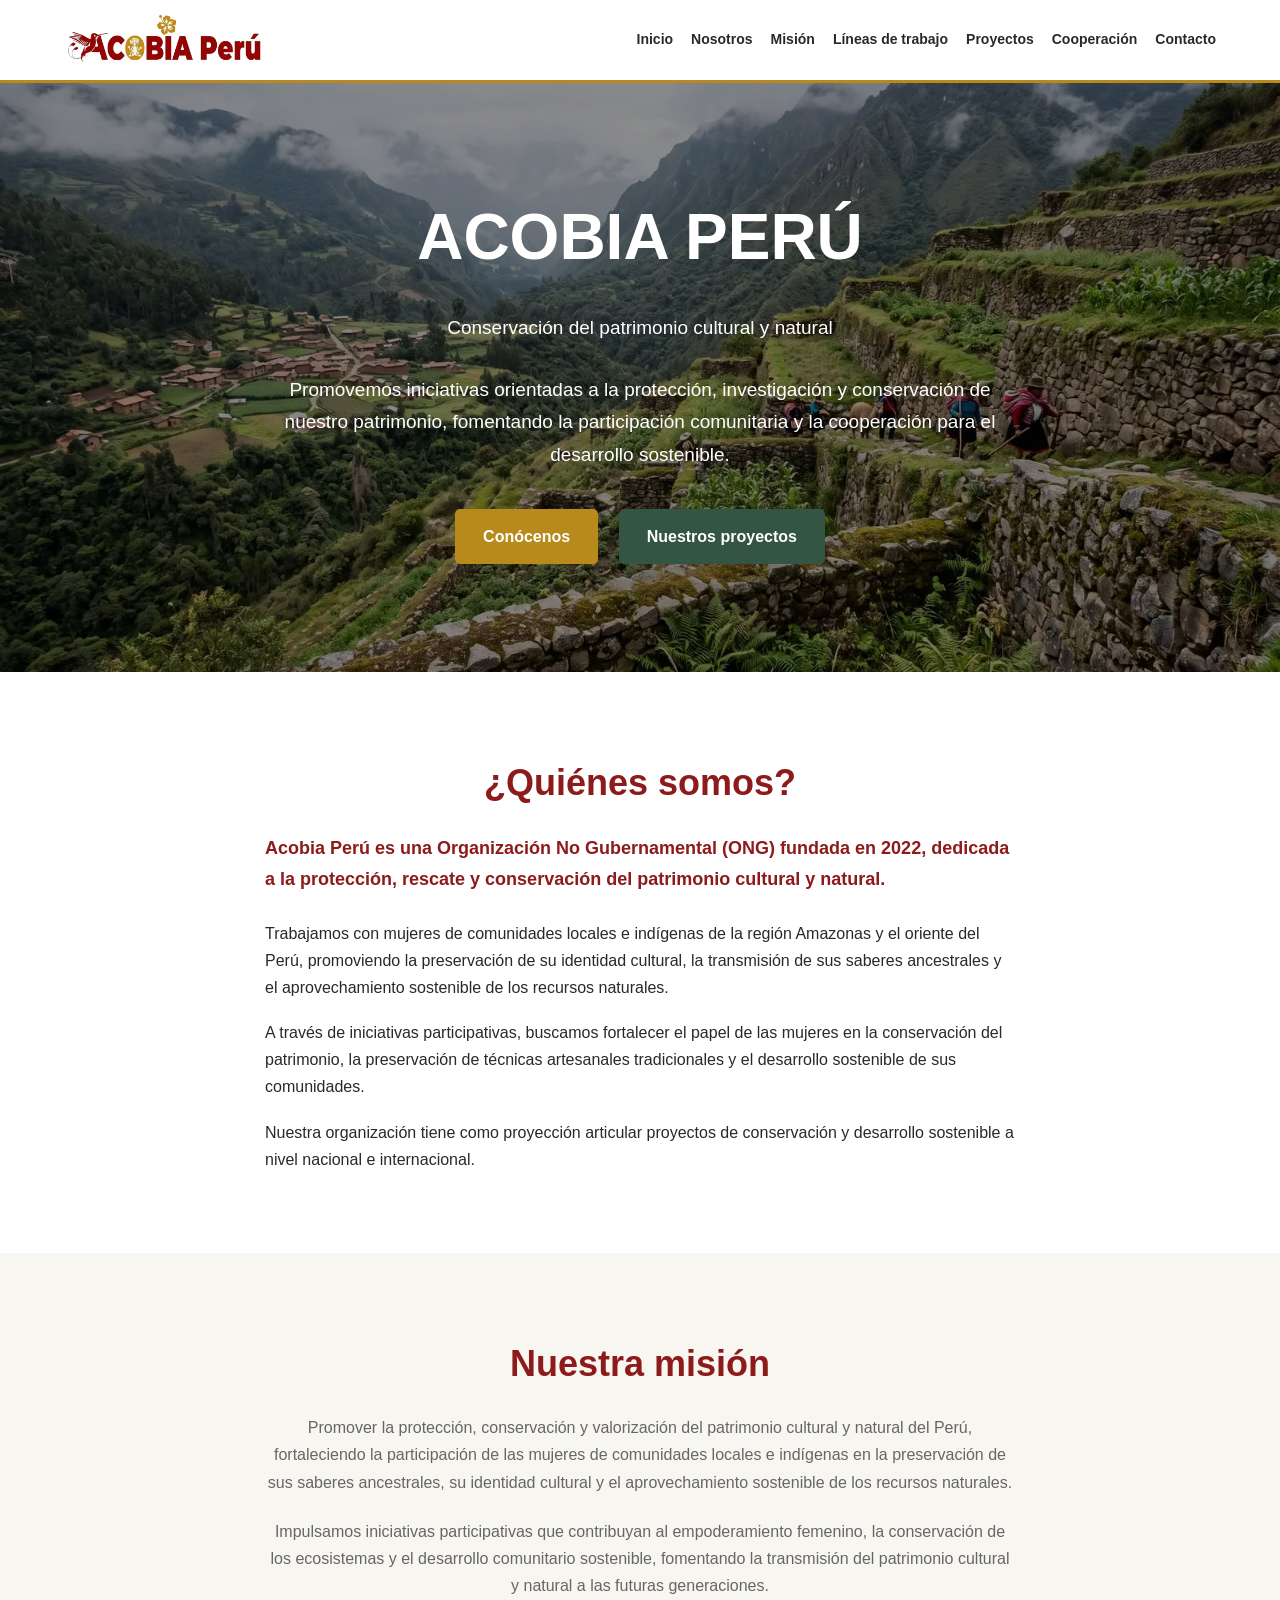
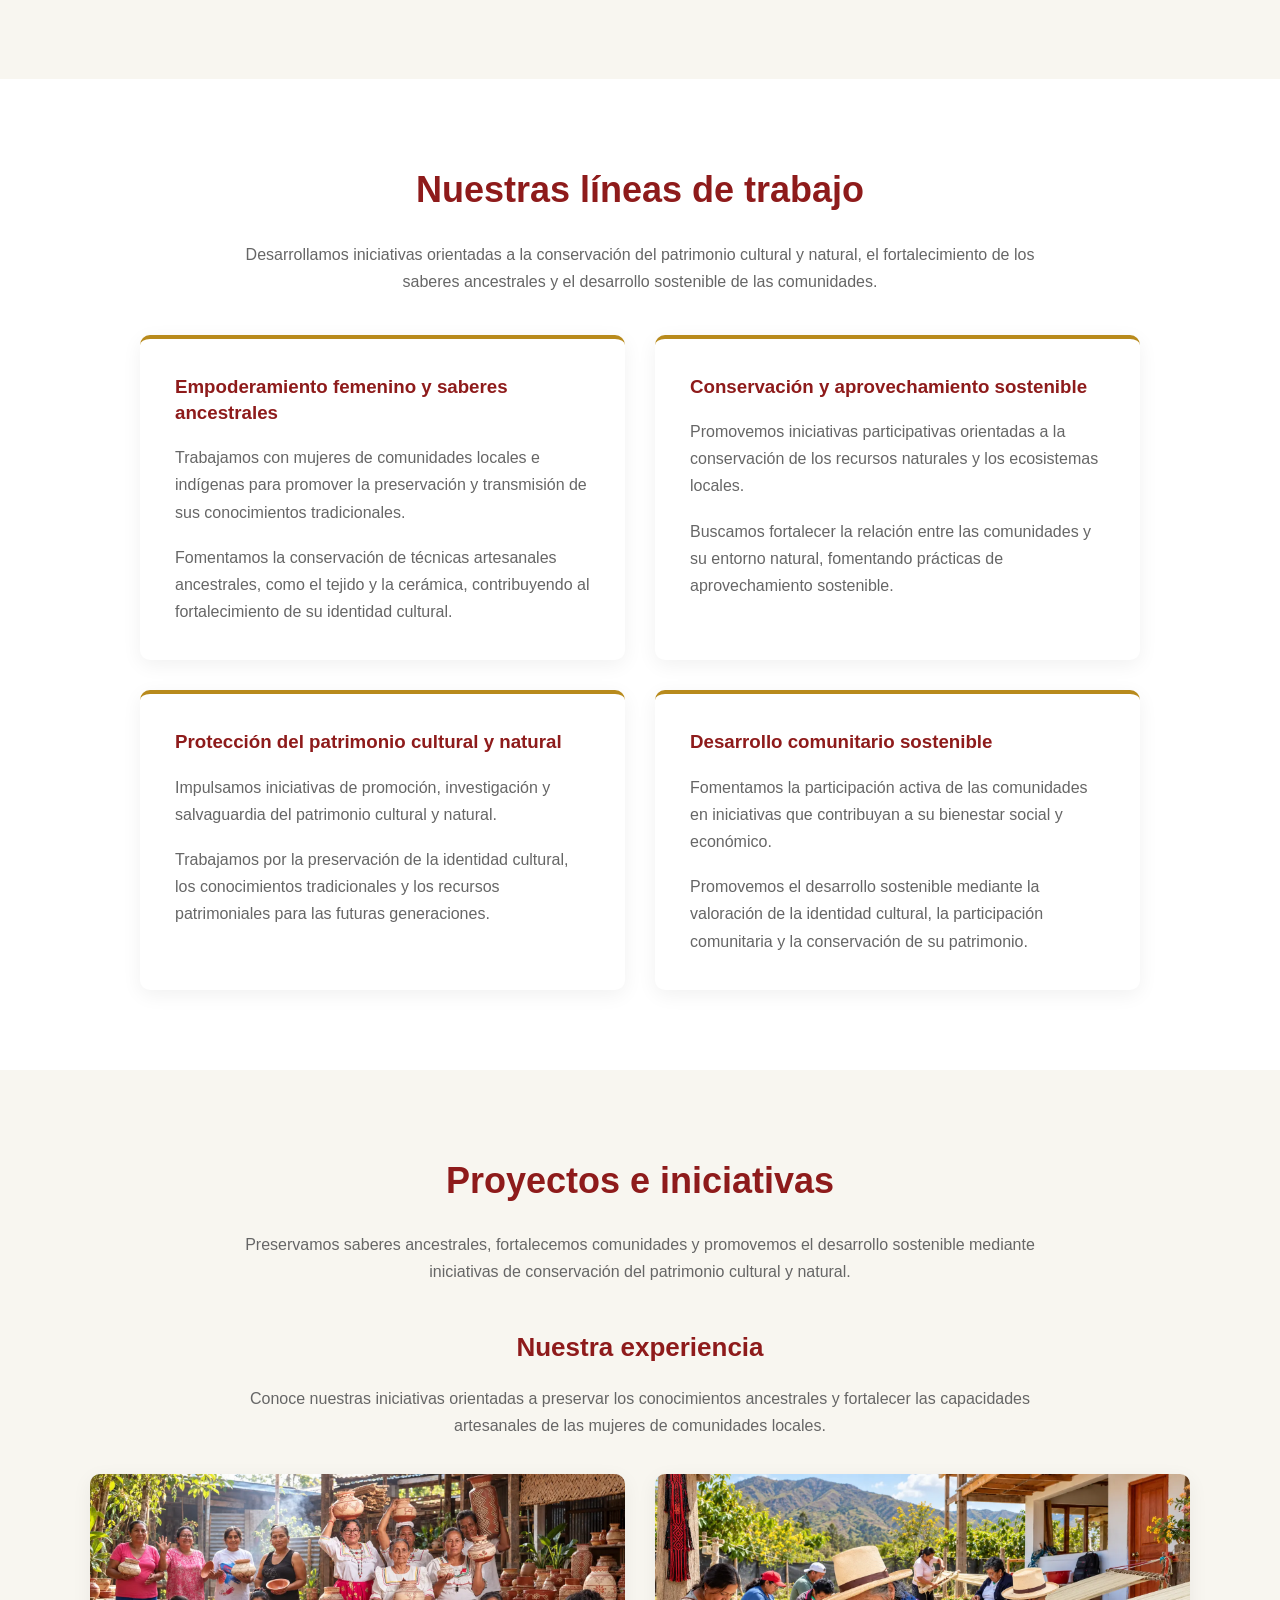
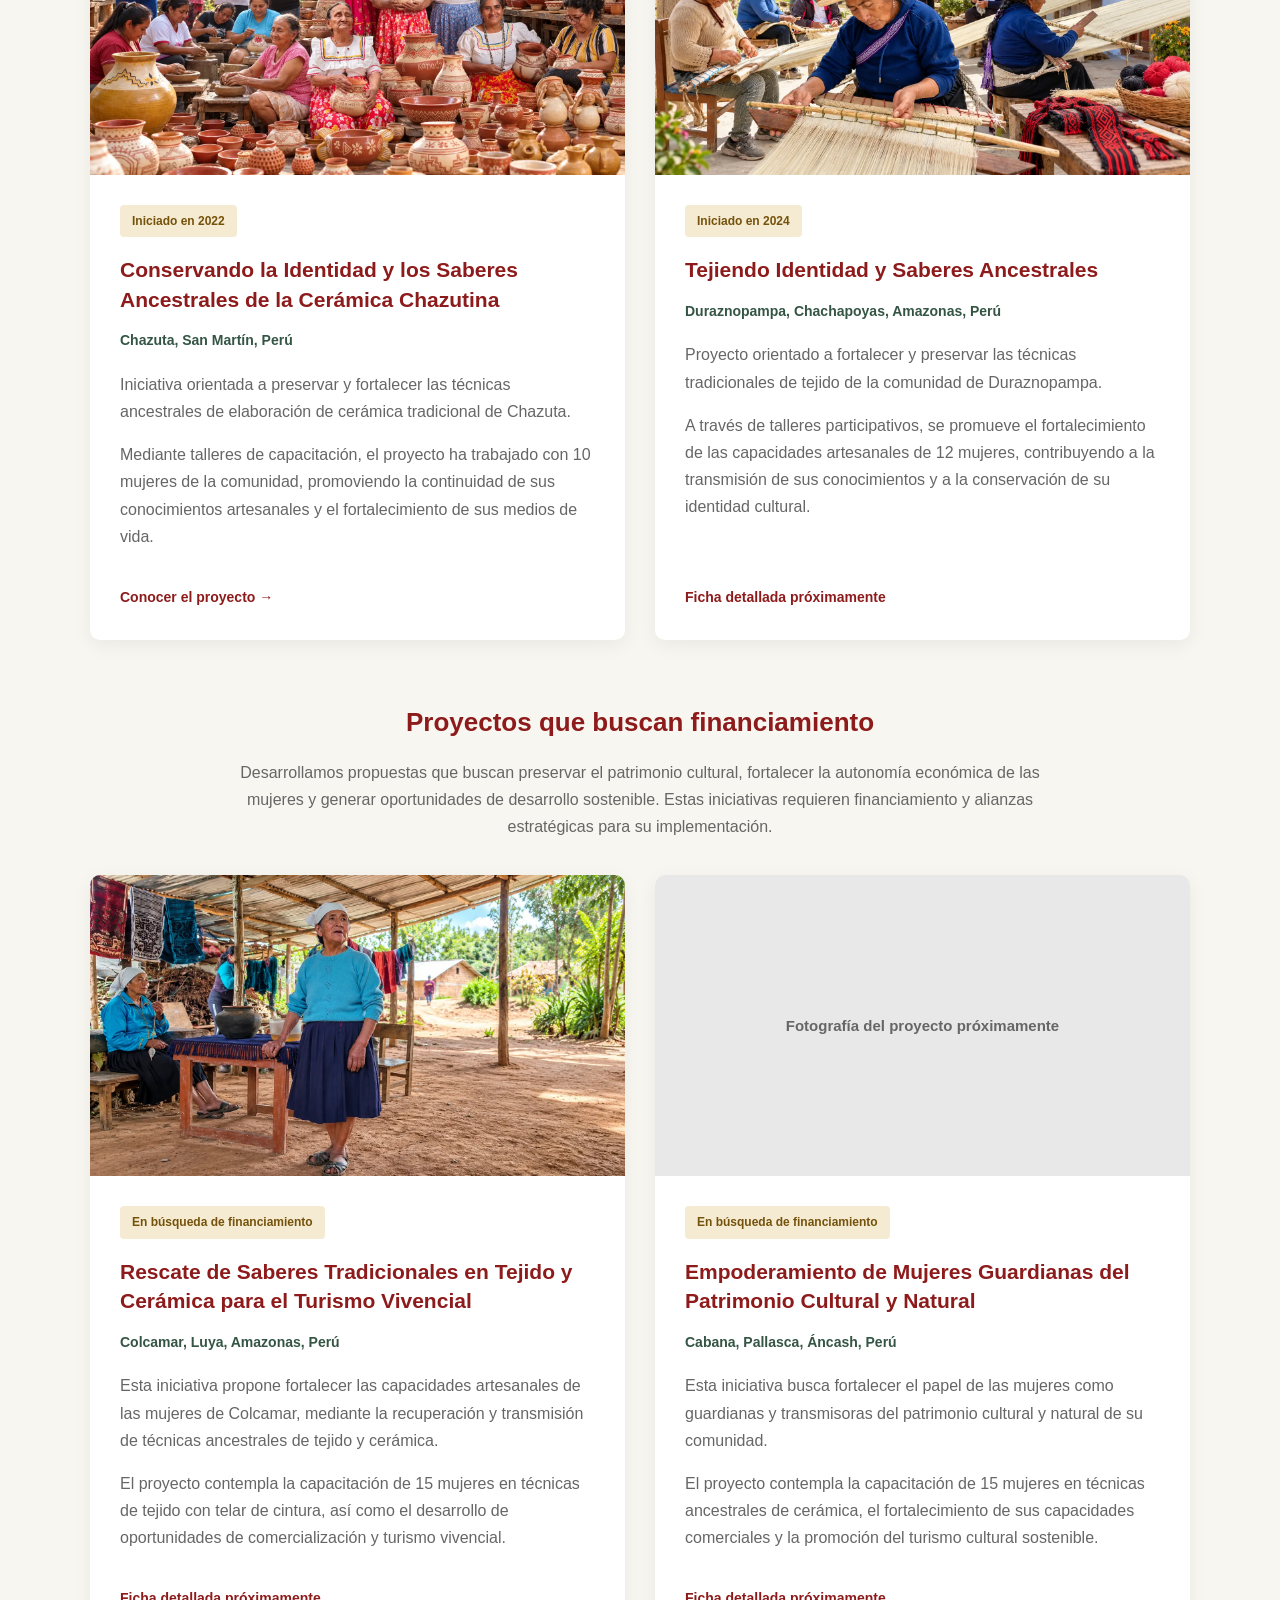
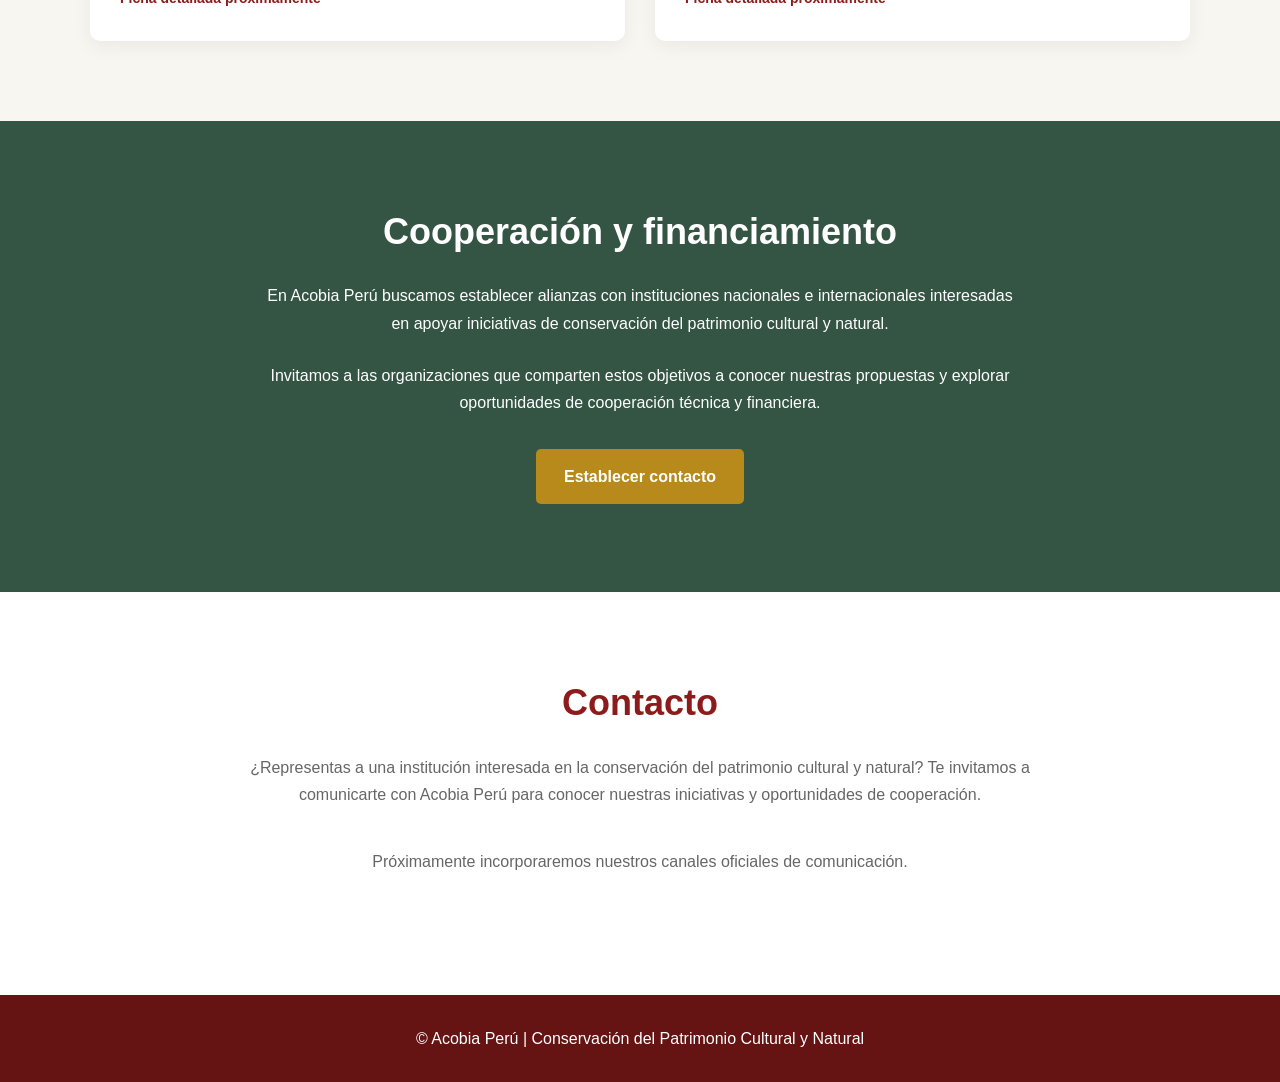
==== commit 699c1c46: "Update index.html Conectar tarjeta de Chazuta con su página individual." ====
--- a/index.html
+++ b/index.html
@@ -448,9 +448,13 @@
                             medios de vida.
                         </p>
 
-                        <span class="enlace-proyecto">
-                            Ficha detallada próximamente
-                        </span>
+                        <a
+    href="proyectos/chazuta.html"
+    class="enlace-proyecto">
+
+    Conocer el proyecto →
+
+</a>
 
                     </div>
 
--- a/styles.css
+++ b/styles.css
@@ -625,3 +625,439 @@
     }
 
 }
+
+/* =========================================
+   ACOBIA PERÚ
+   SECCIÓN DE PROYECTOS E INICIATIVAS
+========================================= */
+
+
+/* GRUPOS DE PROYECTOS */
+
+.grupo-proyectos {
+    max-width: 1100px;
+    margin: 60px auto 0;
+}
+
+.grupo-proyectos:first-of-type {
+    margin-top: 40px;
+}
+
+
+/* TÍTULOS DE LOS GRUPOS */
+
+.titulo-grupo {
+    color: var(--rojo);
+    font-size: 26px;
+    text-align: center;
+    margin-bottom: 15px;
+}
+
+
+/* DESCRIPCIÓN DE CADA GRUPO */
+
+.grupo-proyectos > .descripcion-seccion {
+    max-width: 800px;
+    margin: 0 auto 35px;
+}
+
+
+/* CUADRÍCULA DE PROYECTOS */
+
+.grid-proyectos {
+    display: grid;
+    grid-template-columns: repeat(2, minmax(0, 1fr));
+    gap: 30px;
+    align-items: stretch;
+}
+
+
+/* TARJETAS DE PROYECTOS */
+
+.tarjeta-proyecto {
+    display: flex;
+    flex-direction: column;
+
+    padding: 0;
+    height: 100%;
+
+    overflow: hidden;
+
+    background-color: var(--blanco);
+
+    border-top: none;
+    border-radius: 10px;
+
+    box-shadow: 0 5px 20px rgba(0, 0, 0, 0.06);
+}
+
+
+/* FOTOGRAFÍAS */
+
+.tarjeta-proyecto > img {
+    display: block;
+
+    width: 100%;
+    height: auto;
+
+    aspect-ratio: 16 / 9;
+    object-fit: cover;
+    object-position: center;
+}
+
+
+/* CONTENEDOR DE TEXTOS */
+
+.contenido-proyecto {
+    display: flex;
+    flex-direction: column;
+
+    flex: 1;
+
+    padding: 30px;
+}
+
+
+/* ESTADO DEL PROYECTO */
+
+.estado-proyecto {
+    display: inline-block;
+    align-self: flex-start;
+
+    background-color: #F5EBD2;
+    color: #75520B;
+
+    padding: 6px 12px;
+
+    border-radius: 4px;
+
+    font-size: 12px;
+    font-weight: 700;
+
+    margin-bottom: 18px;
+}
+
+
+/* TÍTULO DEL PROYECTO */
+
+.contenido-proyecto h3 {
+    color: var(--rojo);
+
+    font-size: 21px;
+    line-height: 1.4;
+
+    margin-bottom: 15px;
+}
+
+
+/* UBICACIÓN */
+
+.contenido-proyecto .ubicacion-proyecto {
+    color: var(--verde);
+
+    font-size: 14px;
+    font-weight: 600;
+
+    margin-bottom: 18px;
+}
+
+
+/* PÁRRAFOS */
+
+.contenido-proyecto p {
+    color: var(--gris);
+    margin-bottom: 16px;
+}
+
+
+/* INDICADOR DE FUTURA FICHA */
+
+.enlace-proyecto {
+    display: block;
+
+    margin-top: auto;
+    padding-top: 20px;
+
+    color: var(--rojo);
+
+    font-size: 14px;
+    font-weight: 600;
+}
+
+
+/* =========================================
+   ESPACIO RESERVADO PARA CABANA
+========================================= */
+
+.imagen-proyecto-pendiente {
+    display: flex;
+
+    align-items: center;
+    justify-content: center;
+
+    width: 100%;
+    aspect-ratio: 16 / 9;
+
+    background-color: #E8E8E8;
+    color: #666666;
+
+    text-align: center;
+
+    padding: 25px;
+}
+
+.imagen-proyecto-pendiente span {
+    font-size: 15px;
+    font-weight: 600;
+}
+
+
+/* =========================================
+   ADAPTACIÓN A CELULARES
+========================================= */
+
+@media (max-width: 768px) {
+
+    .grupo-proyectos {
+        margin-top: 50px;
+    }
+
+    .titulo-grupo {
+        font-size: 24px;
+    }
+
+    .grid-proyectos {
+        grid-template-columns: 1fr;
+        gap: 25px;
+    }
+
+    .contenido-proyecto {
+        padding: 25px;
+    }
+
+    .contenido-proyecto h3 {
+        font-size: 19px;
+    }
+
+}
+
+/* =========================================
+   ACOBIA PERÚ
+   PÁGINAS INDIVIDUALES DE PROYECTOS
+========================================= */
+
+
+/* PORTADA DEL PROYECTO */
+
+.pagina-proyecto .portada-proyecto {
+    padding-top: 70px;
+    padding-bottom: 70px;
+}
+
+
+/* ETIQUETA INSTITUCIONAL */
+
+.pagina-proyecto .etiqueta-proyecto {
+    display: table;
+
+    margin: 0 auto 20px;
+    padding: 8px 16px;
+
+    background-color: #F5EBD2;
+    color: #75520B;
+
+    border-radius: 5px;
+
+    font-size: 12px;
+    font-weight: 700;
+
+    letter-spacing: 0.5px;
+    text-align: center;
+}
+
+
+/* TÍTULO PRINCIPAL */
+
+.pagina-proyecto .portada-proyecto h1 {
+    max-width: 1000px;
+
+    margin: 0 auto 20px;
+
+    font-size: clamp(30px, 4vw, 42px);
+    line-height: 1.3;
+}
+
+
+/* UBICACIÓN DEL PROYECTO */
+
+.pagina-proyecto .portada-proyecto .descripcion-seccion {
+    color: var(--verde);
+
+    font-size: 16px;
+    font-weight: 600;
+
+    margin-bottom: 35px;
+}
+
+
+/* FOTOGRAFÍA PRINCIPAL */
+
+.fotografia-principal-proyecto {
+    width: 100%;
+    max-width: 1100px;
+
+    margin: 0 auto;
+
+    overflow: hidden;
+    border-radius: 12px;
+
+    box-shadow: 0 8px 25px rgba(0, 0, 0, 0.08);
+}
+
+.fotografia-principal-proyecto img {
+    display: block;
+
+    width: 100%;
+    height: auto;
+
+    aspect-ratio: 16 / 9;
+    object-fit: cover;
+    object-position: center;
+}
+
+
+/* =========================================
+   CONTENIDO DEL PROYECTO
+========================================= */
+
+
+/* DISTRIBUCIÓN GENERAL DE LOS PÁRRAFOS */
+
+.pagina-proyecto .texto-proyecto {
+    width: 100%;
+    max-width: 800px;
+
+    margin: 0 auto;
+
+    color: var(--texto);
+
+    text-align: left;
+}
+
+
+/* SEPARACIÓN ENTRE PÁRRAFOS */
+
+.pagina-proyecto .texto-proyecto p + p {
+    margin-top: 20px;
+}
+
+
+/* ESPACIO ENTRE TÍTULOS Y CONTENIDO */
+
+.pagina-proyecto .titulo-seccion {
+    margin-bottom: 30px;
+}
+
+
+/* =========================================
+   TARJETAS DE ACTIVIDADES
+========================================= */
+
+.pagina-proyecto .grid-actividades-proyecto {
+    display: grid;
+
+    grid-template-columns: repeat(3, minmax(0, 1fr));
+
+    gap: 25px;
+
+    max-width: 1100px;
+    margin: 0 auto;
+}
+
+
+/* TARJETAS */
+
+.pagina-proyecto .grid-actividades-proyecto .tarjeta {
+    padding: 30px;
+    height: 100%;
+}
+
+
+/* TÍTULOS DE LAS TARJETAS */
+
+.pagina-proyecto .grid-actividades-proyecto h3 {
+    font-size: 19px;
+    line-height: 1.4;
+    margin-bottom: 15px;
+}
+
+
+/* =========================================
+   ADAPTACIÓN A TABLETAS
+========================================= */
+
+@media (max-width: 900px) {
+
+    .pagina-proyecto .grid-actividades-proyecto {
+        grid-template-columns: repeat(2, minmax(0, 1fr));
+    }
+
+}
+
+
+/* =========================================
+   ADAPTACIÓN A CELULARES
+========================================= */
+
+@media (max-width: 768px) {
+
+    /* PORTADA */
+
+    .pagina-proyecto .portada-proyecto {
+        padding-top: 50px;
+        padding-bottom: 50px;
+    }
+
+    /* TÍTULO */
+
+    .pagina-proyecto .portada-proyecto h1 {
+        font-size: 27px;
+        line-height: 1.3;
+    }
+
+    /* UBICACIÓN */
+
+    .pagina-proyecto .portada-proyecto .descripcion-seccion {
+        font-size: 15px;
+        margin-bottom: 25px;
+    }
+
+    /* FOTOGRAFÍA */
+
+    .fotografia-principal-proyecto {
+        border-radius: 8px;
+    }
+
+    /* PÁRRAFOS */
+
+    .pagina-proyecto .texto-proyecto {
+        max-width: 100%;
+        text-align: left;
+    }
+
+    .pagina-proyecto .texto-proyecto p + p {
+        margin-top: 18px;
+    }
+
+    /* TARJETAS DE ACTIVIDADES */
+
+    .pagina-proyecto .grid-actividades-proyecto {
+        grid-template-columns: 1fr;
+        gap: 20px;
+    }
+
+    .pagina-proyecto .grid-actividades-proyecto .tarjeta {
+        padding: 25px;
+    }
+
+}
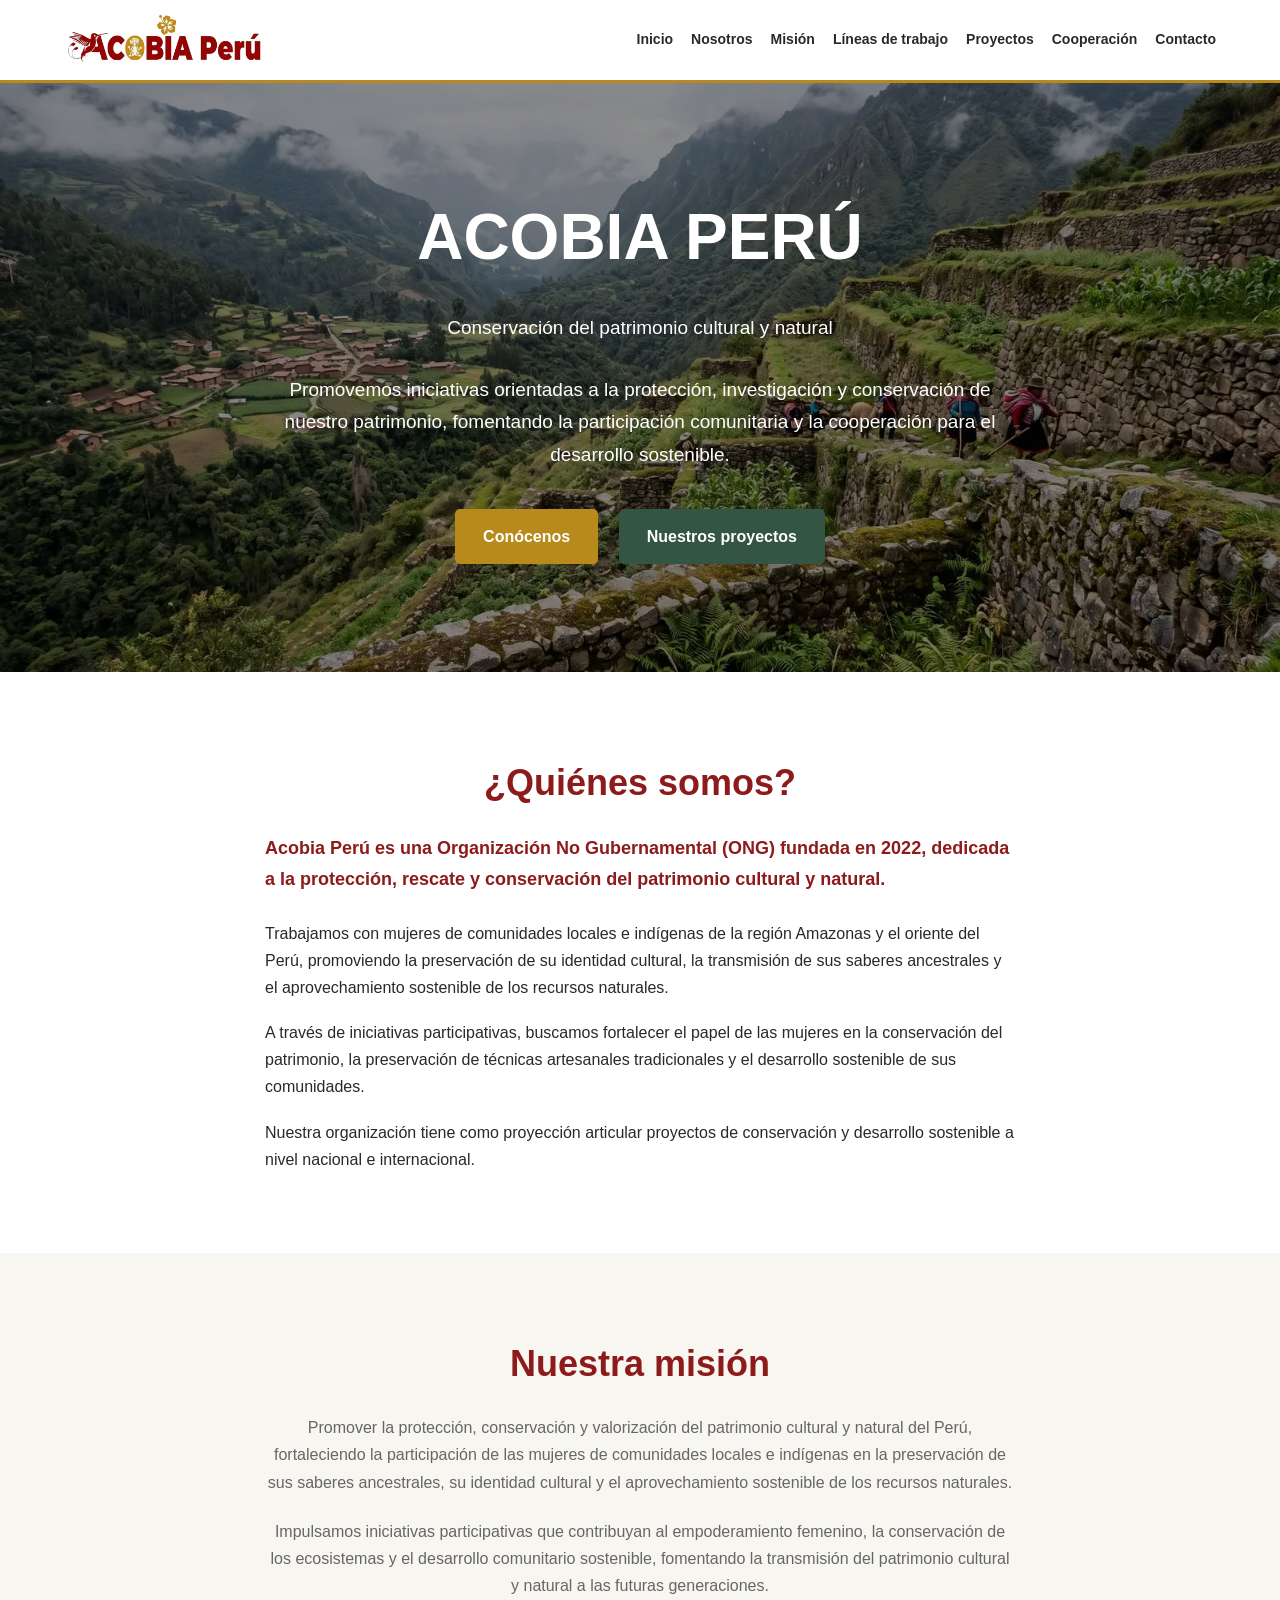
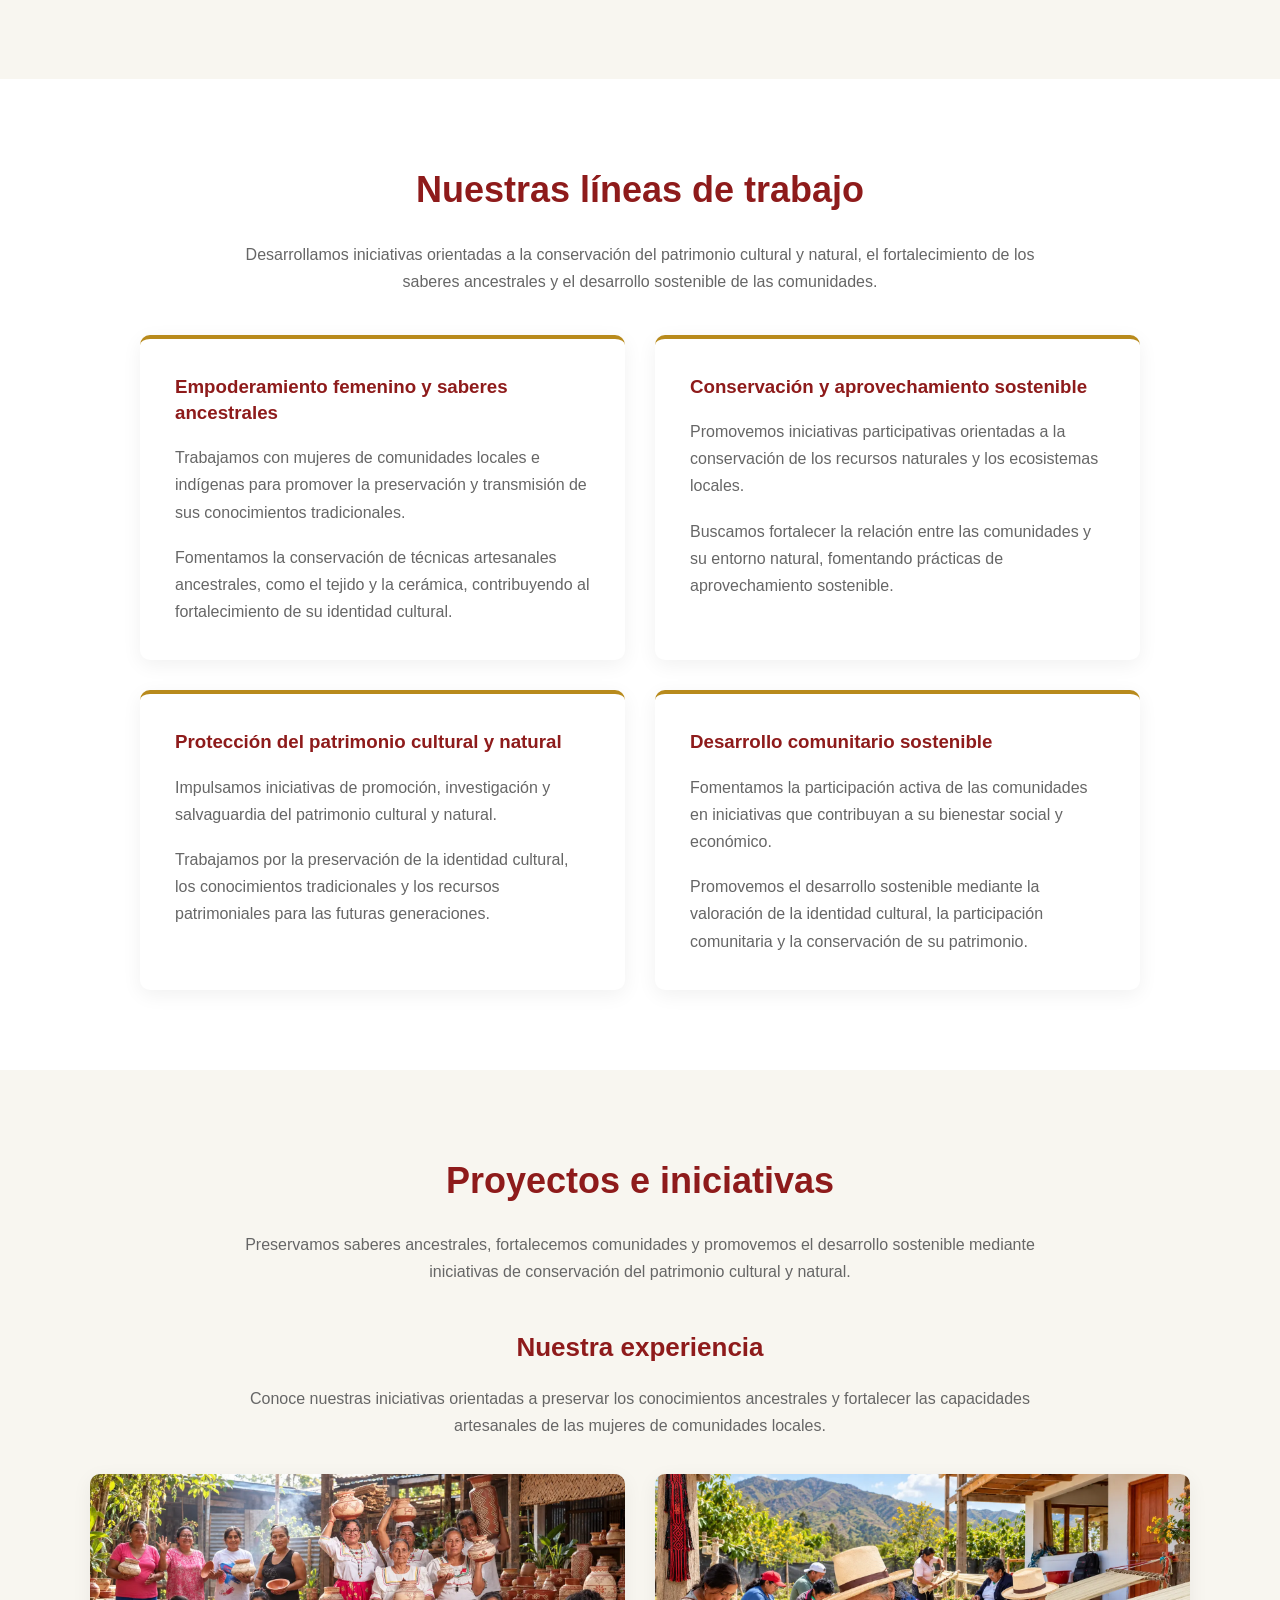
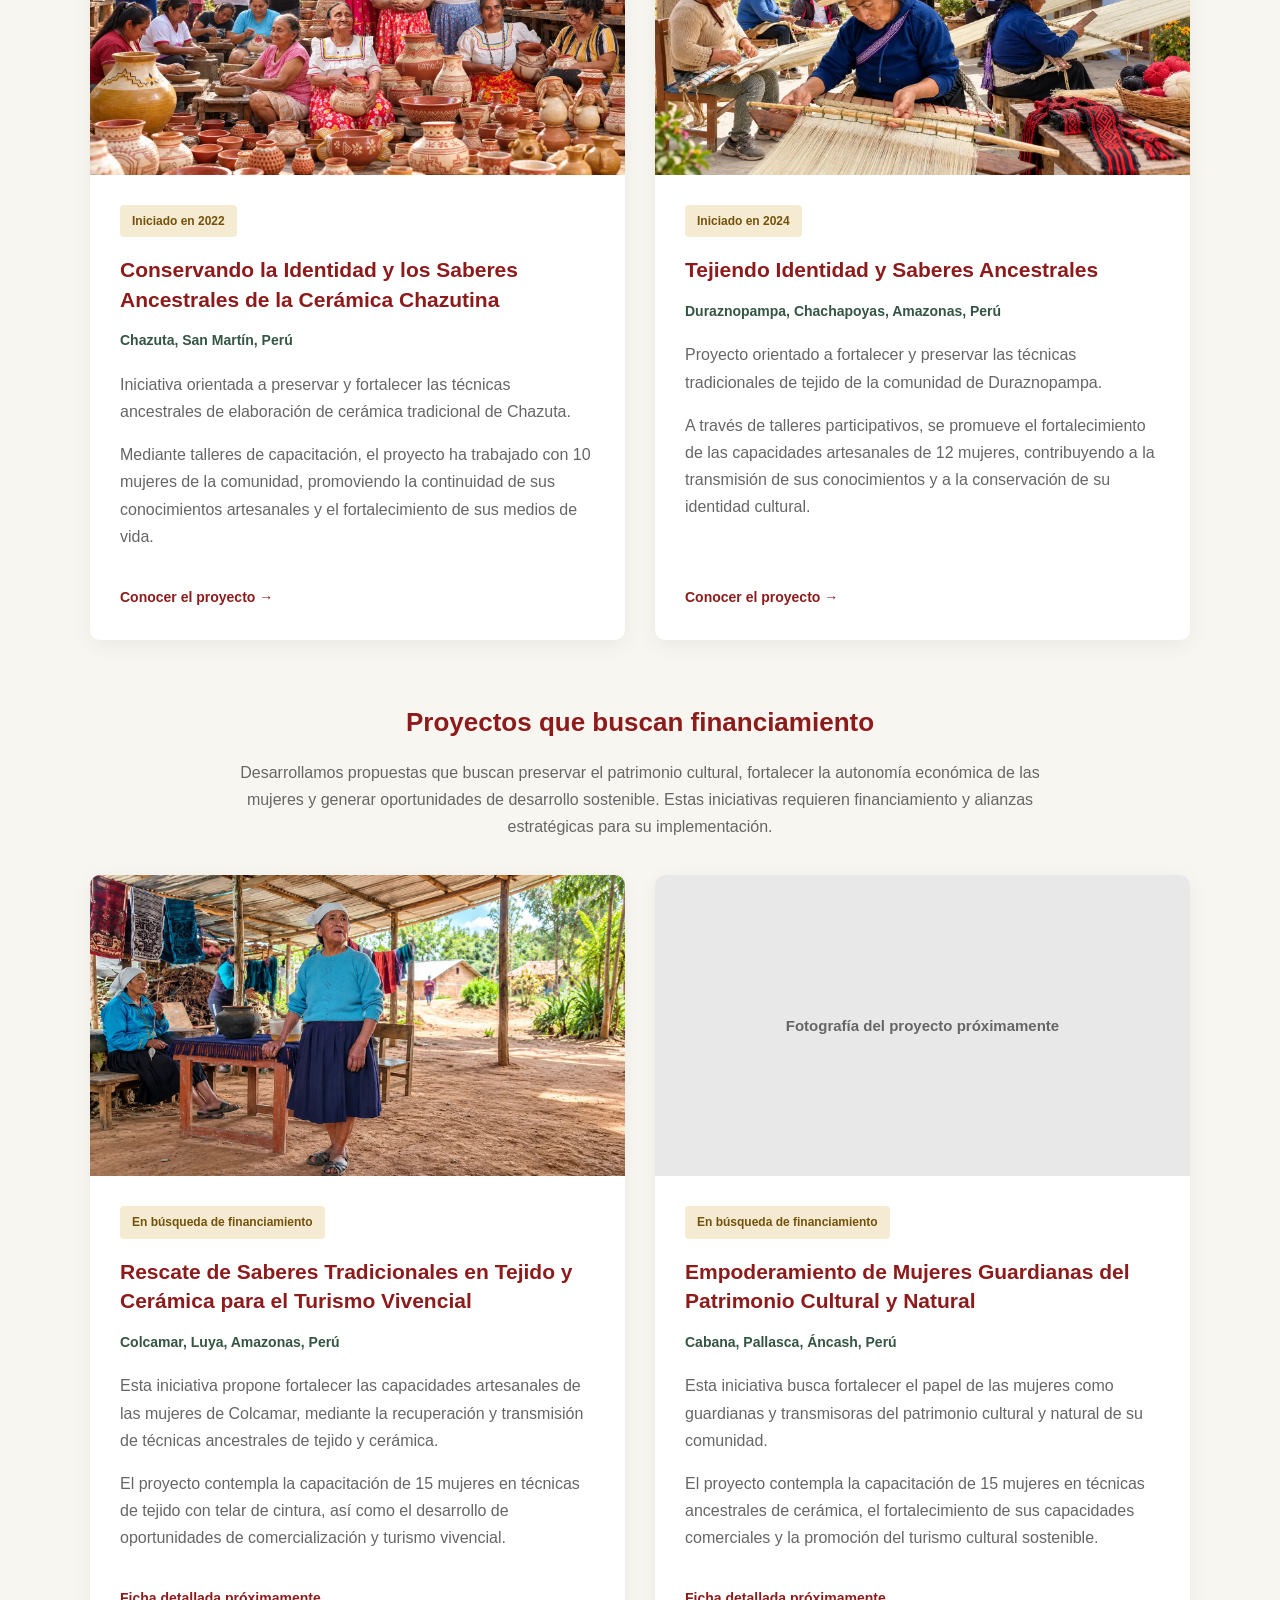
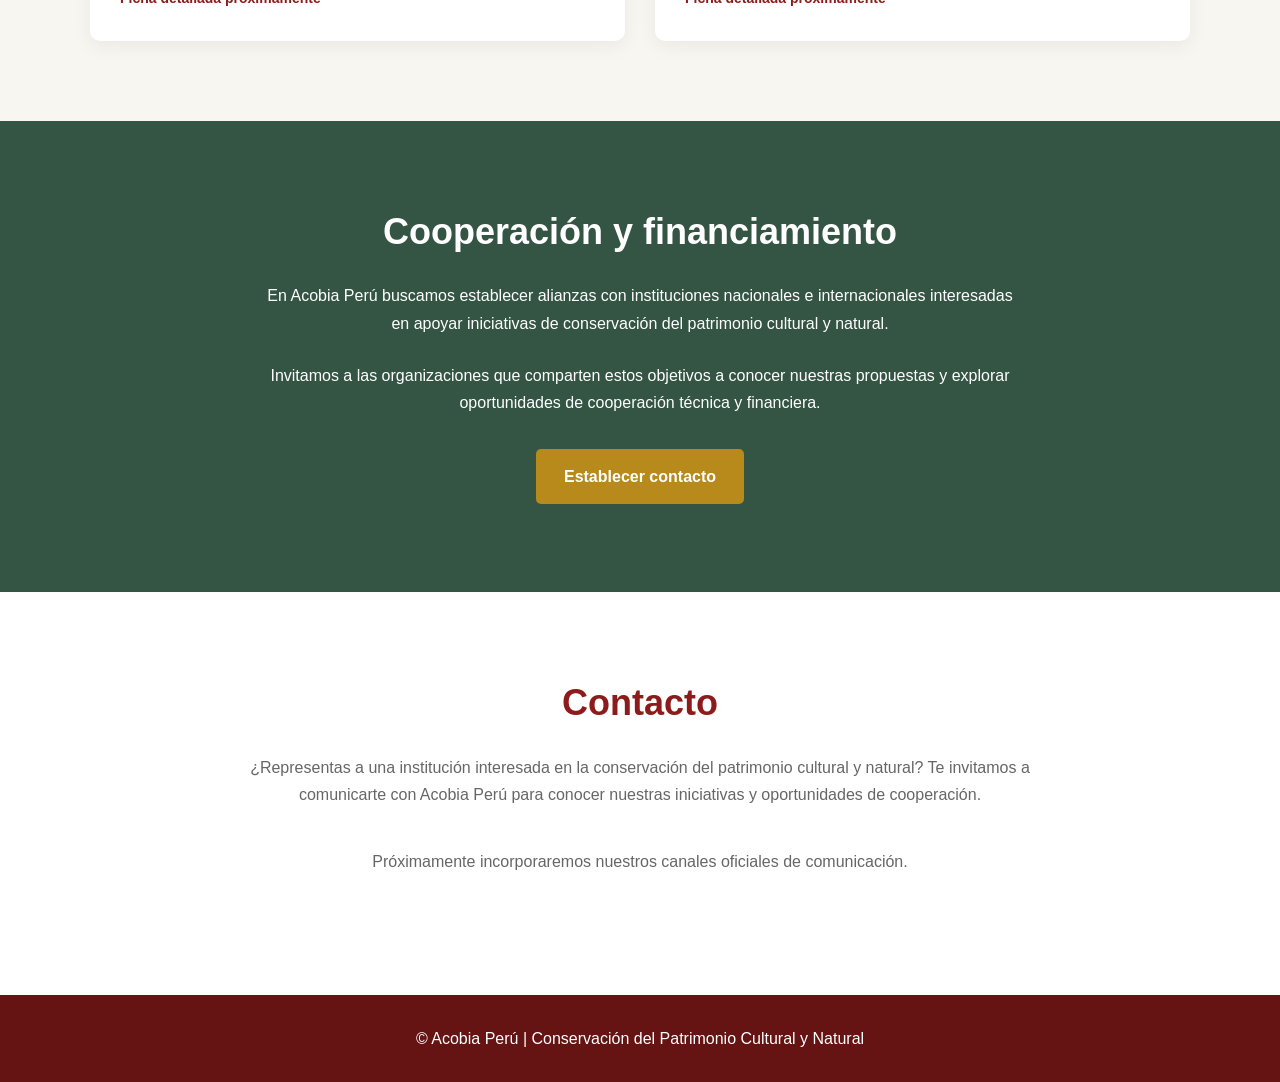
==== commit b0f62a92: "Update index.html Conectar proyecto Duraznopampa con su página individual" ====
--- a/index.html
+++ b/index.html
@@ -506,9 +506,13 @@
                             de su identidad cultural.
                         </p>
 
-                        <span class="enlace-proyecto">
-                            Ficha detallada próximamente
-                        </span>
+                        <a
+    href="proyectos/duraznopampa.html"
+    class="enlace-proyecto">
+
+    Conocer el proyecto →
+
+</a>
 
                     </div>
 
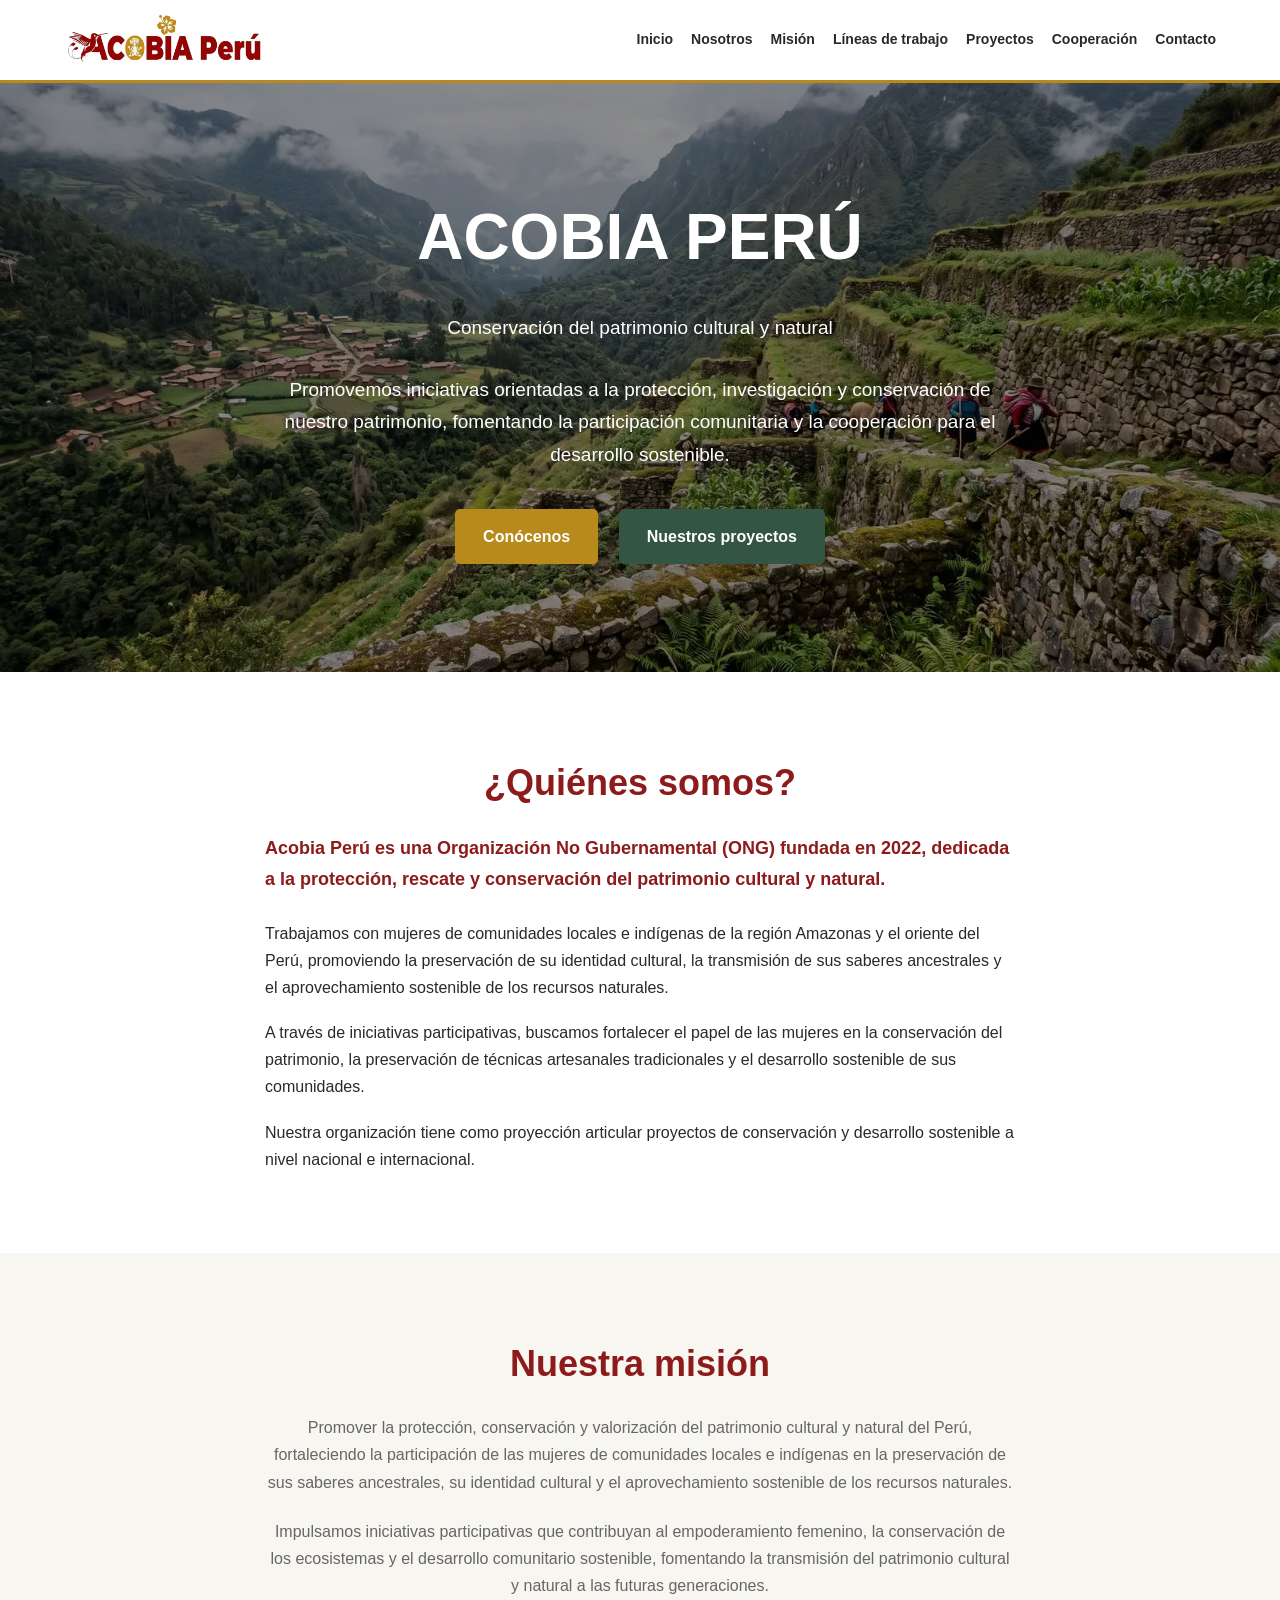
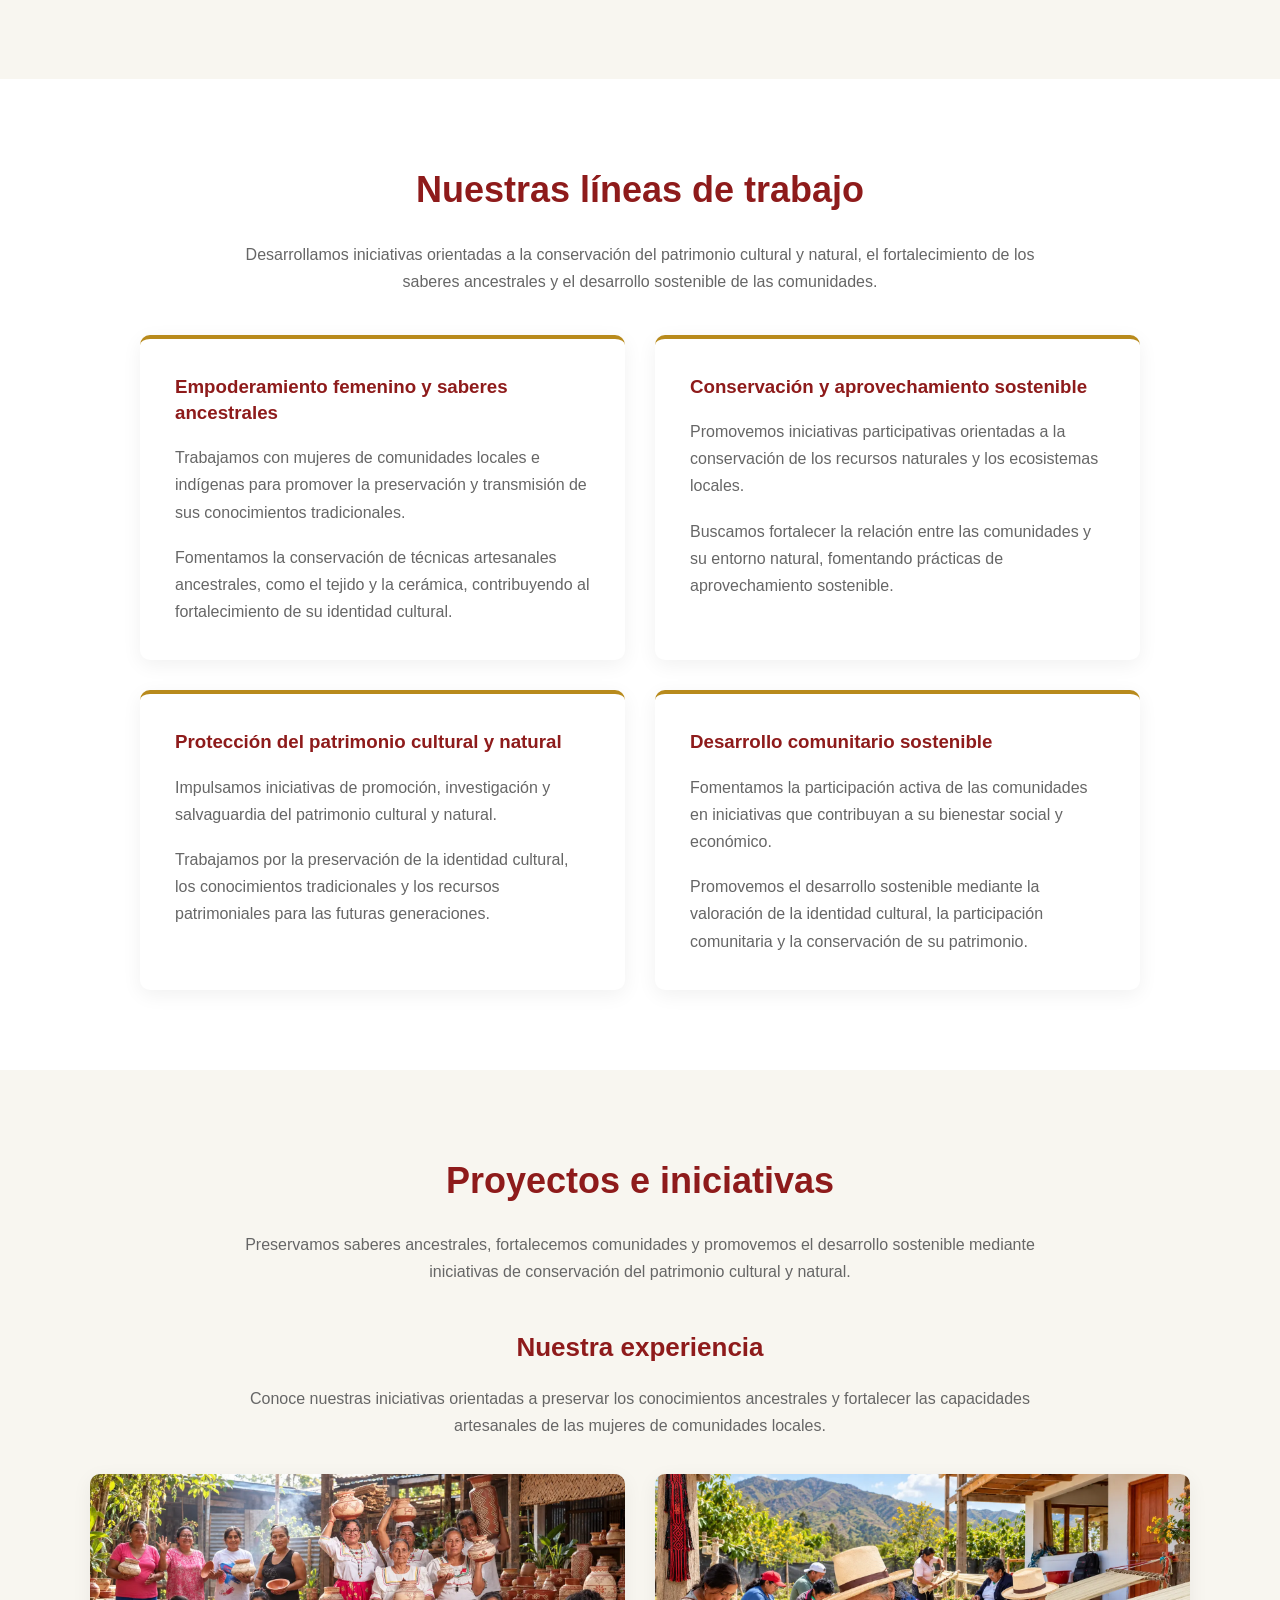
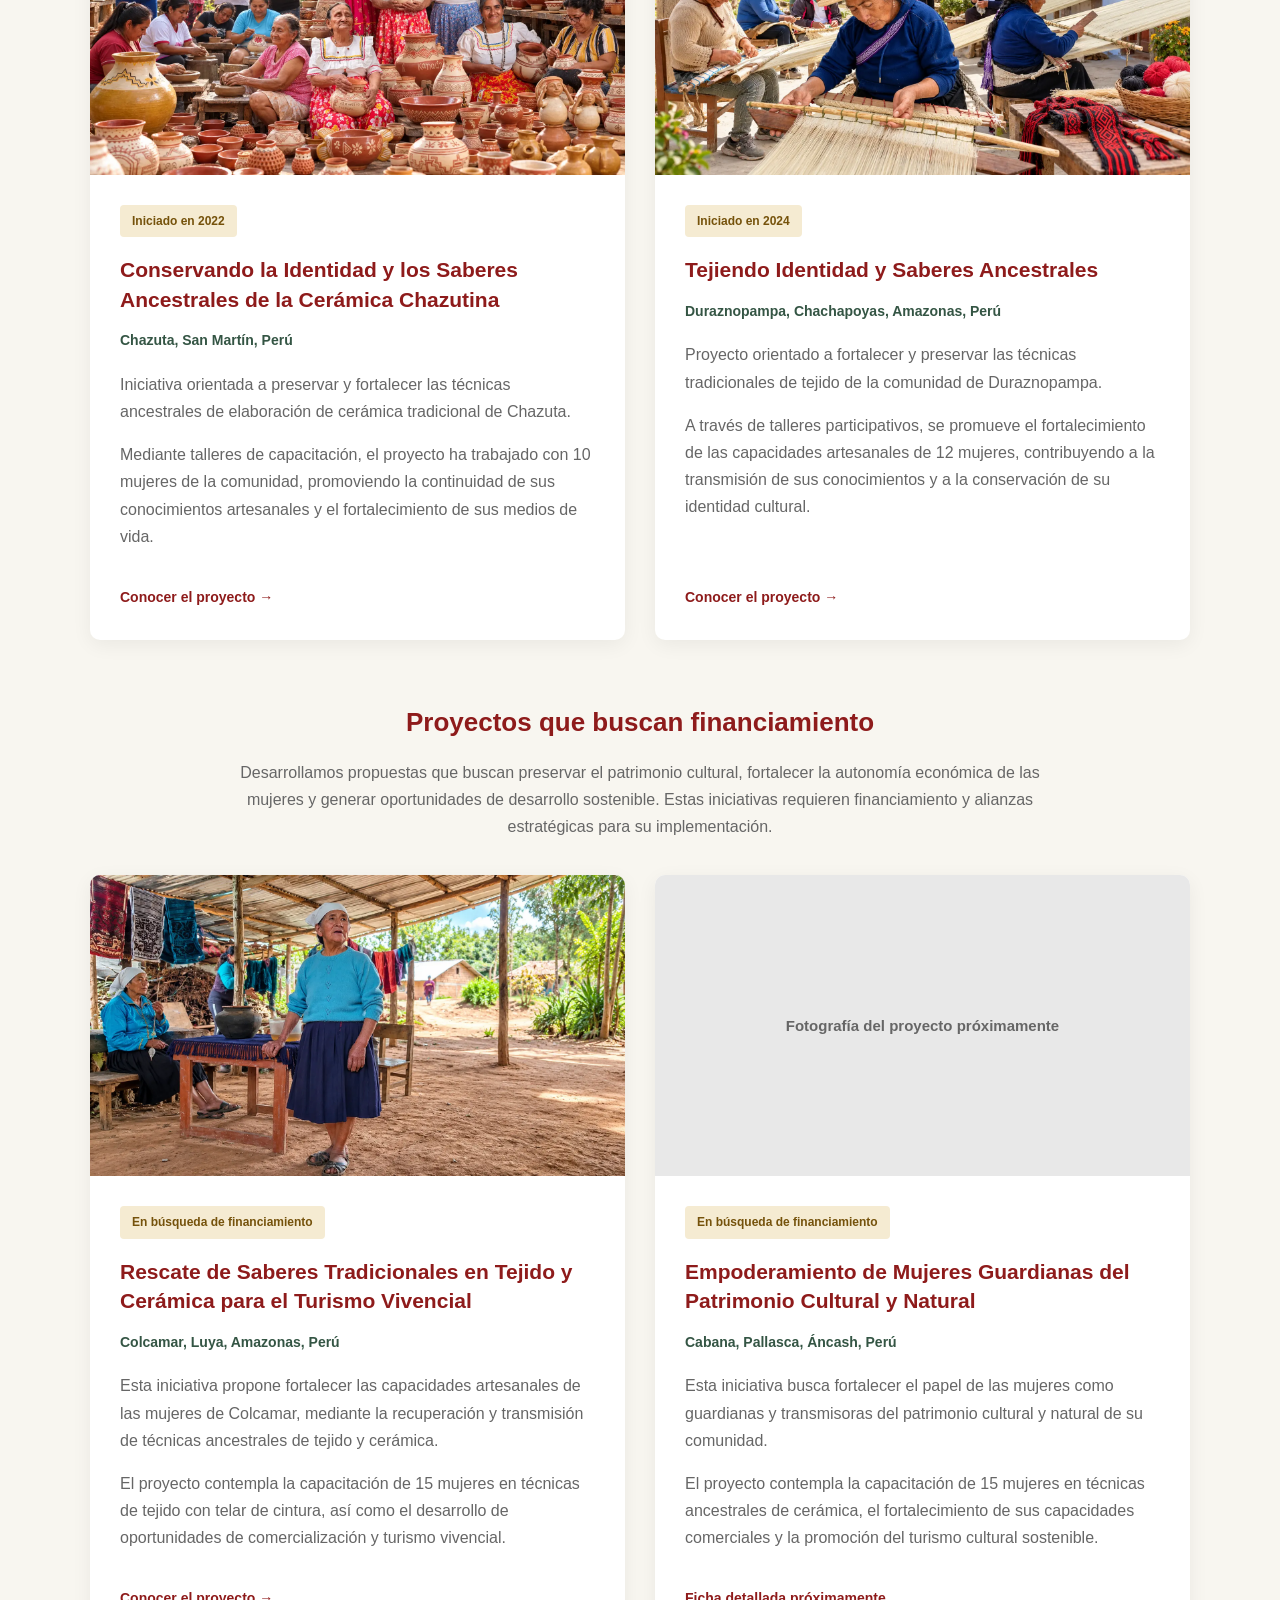
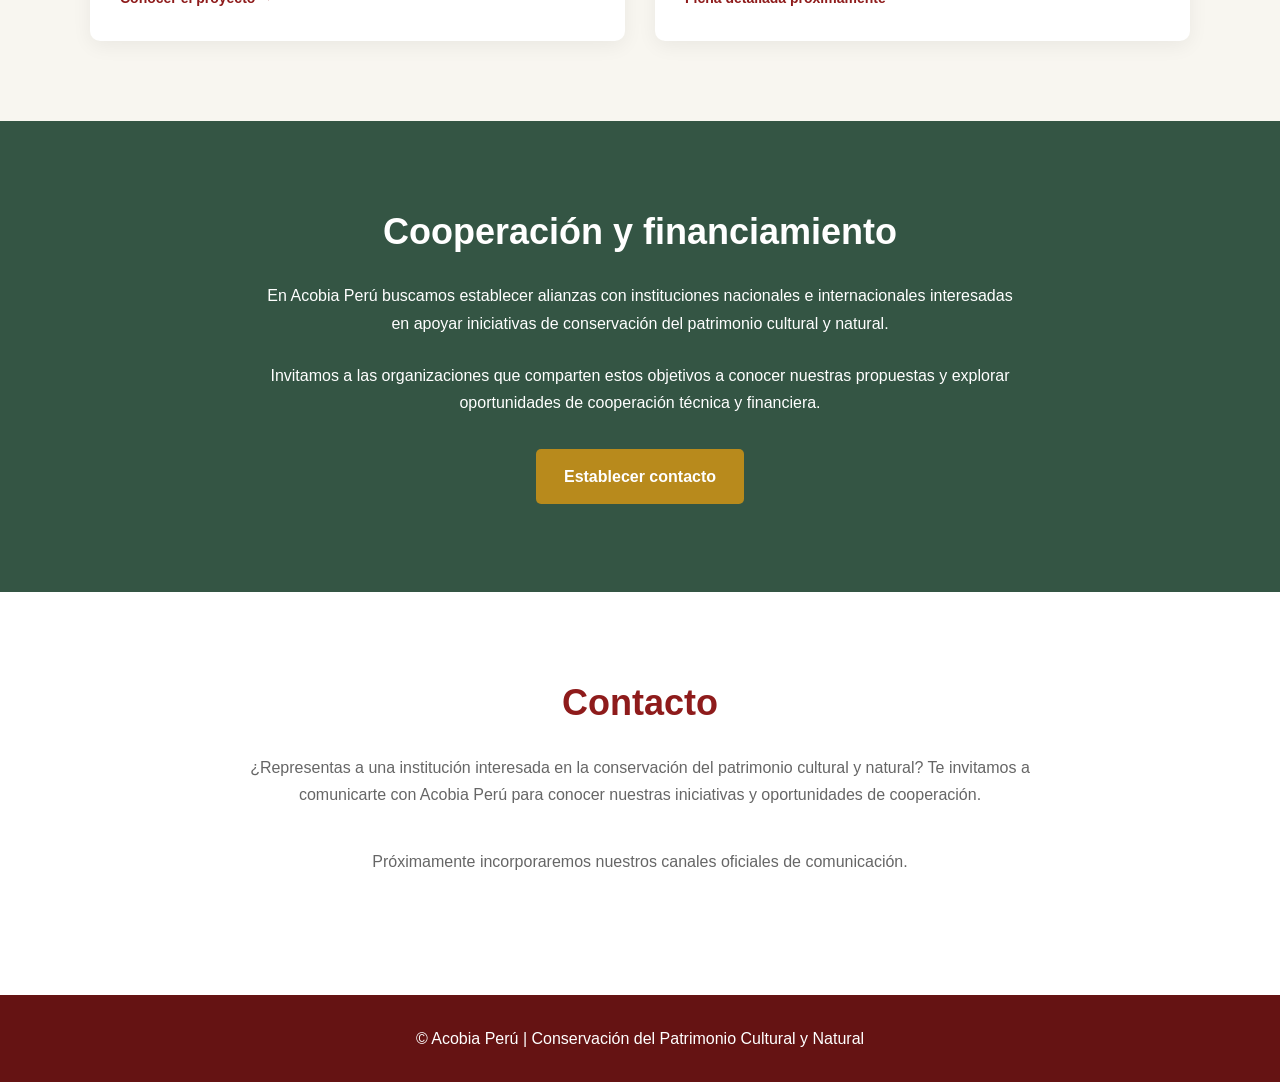
==== commit 65436891: "Update index.html Conectar proyecto Colcamar con su página individual" ====
--- a/index.html
+++ b/index.html
@@ -596,9 +596,13 @@
                             turismo vivencial.
                         </p>
 
-                        <span class="enlace-proyecto">
-                            Ficha detallada próximamente
-                        </span>
+                        <a
+    href="proyectos/colcamar.html"
+    class="enlace-proyecto">
+
+    Conocer el proyecto →
+
+</a>
 
                     </div>
 
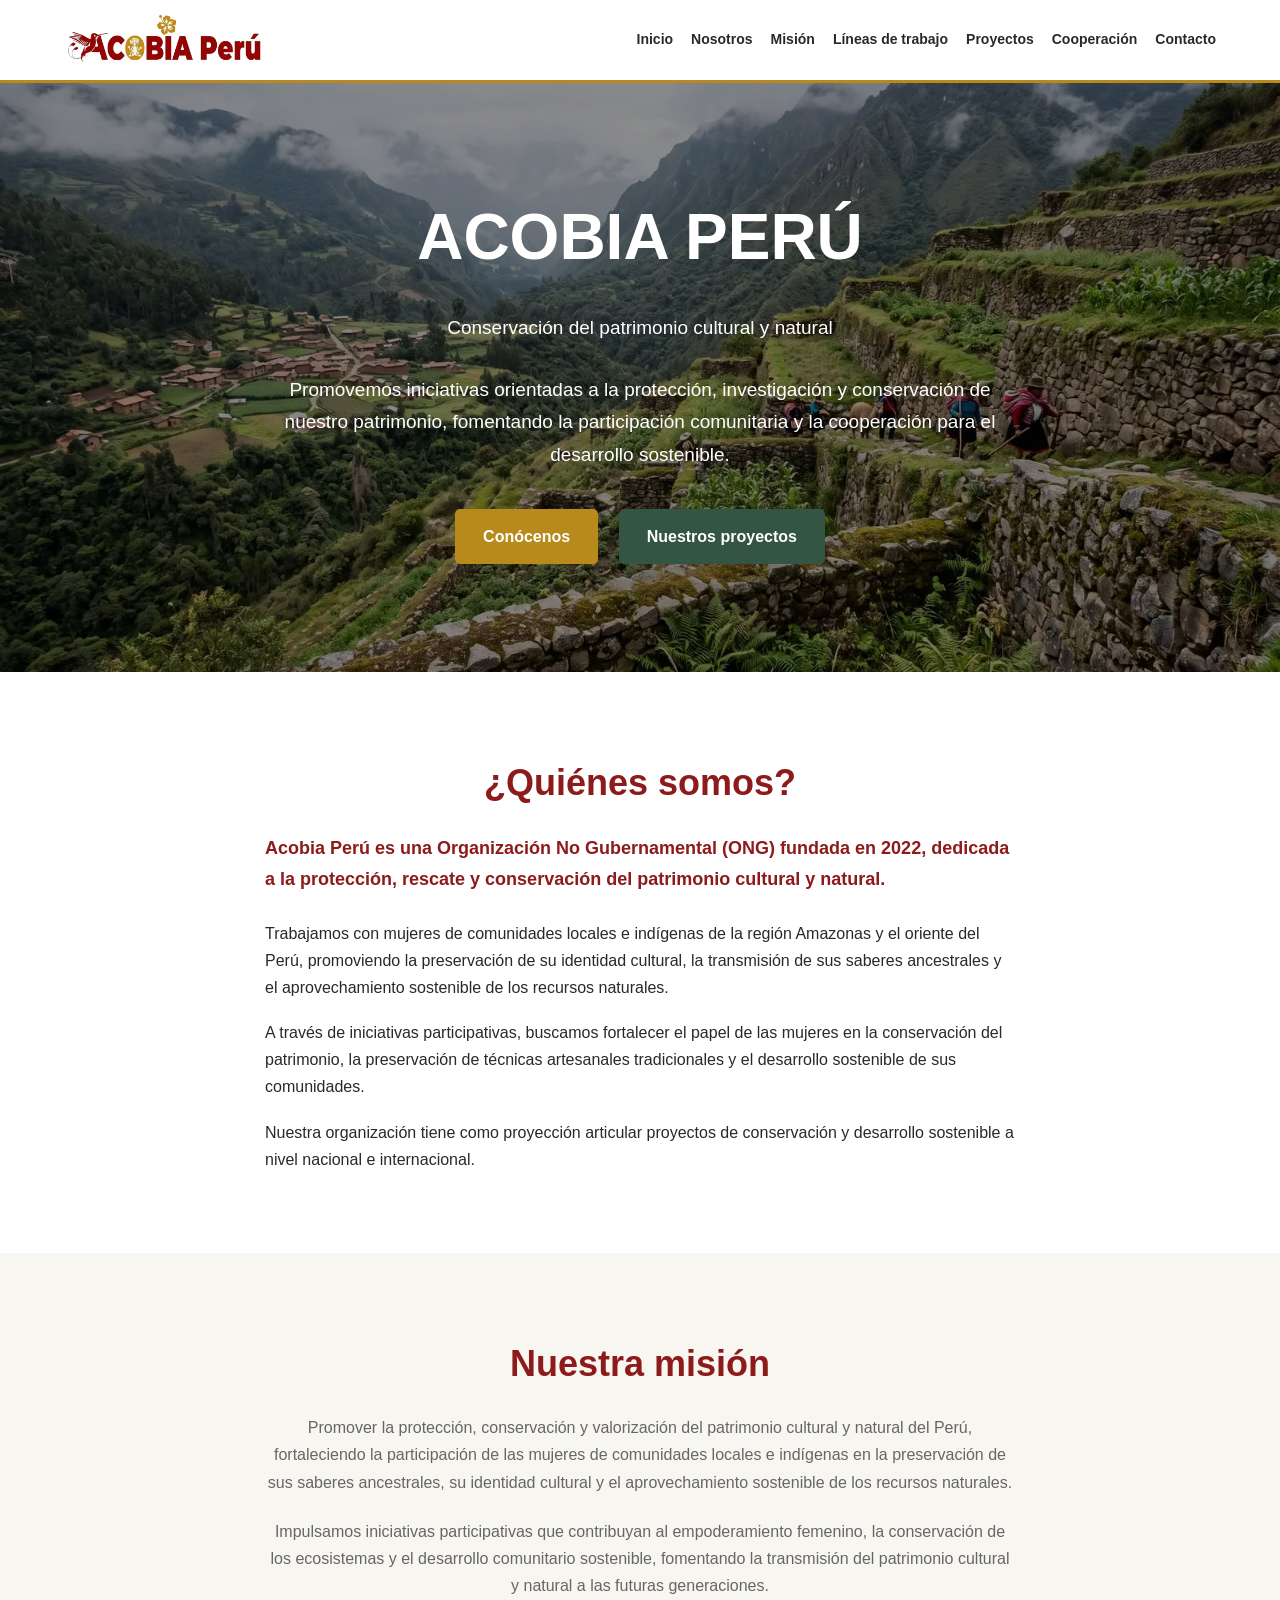
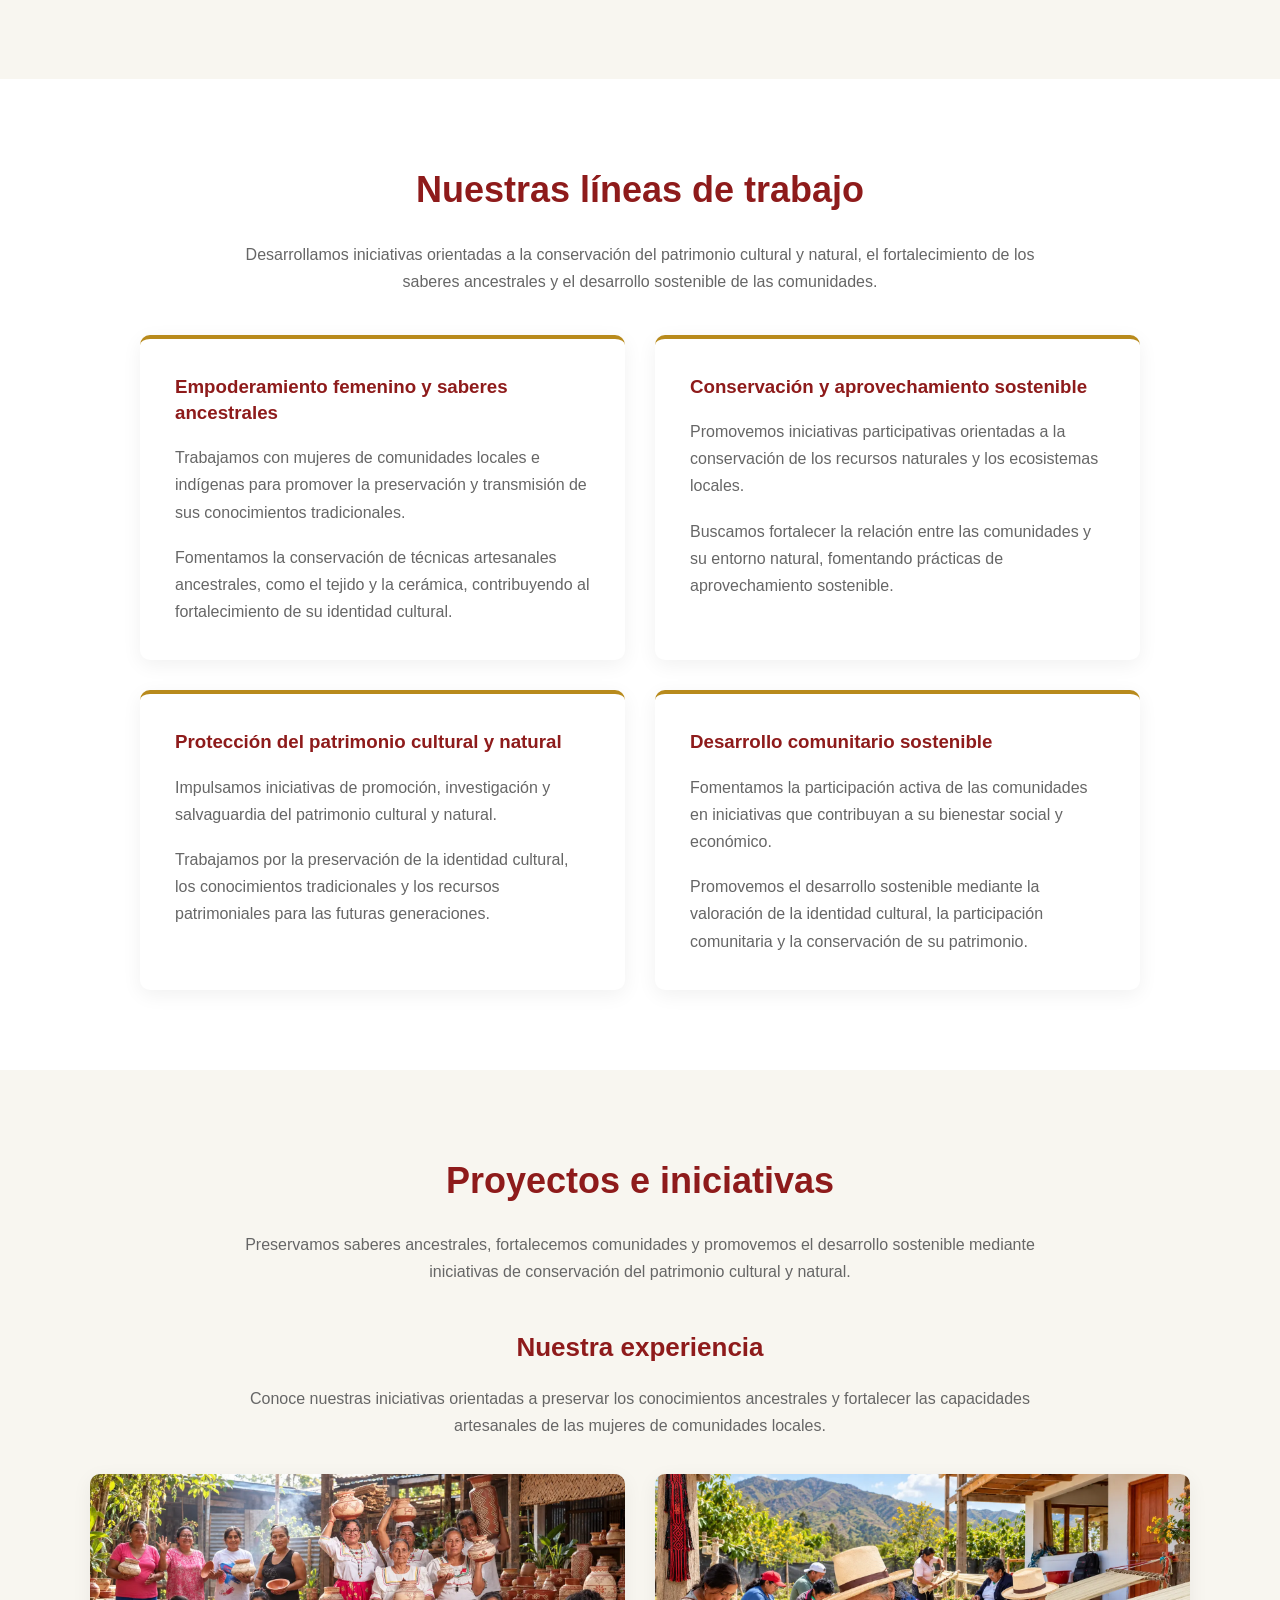
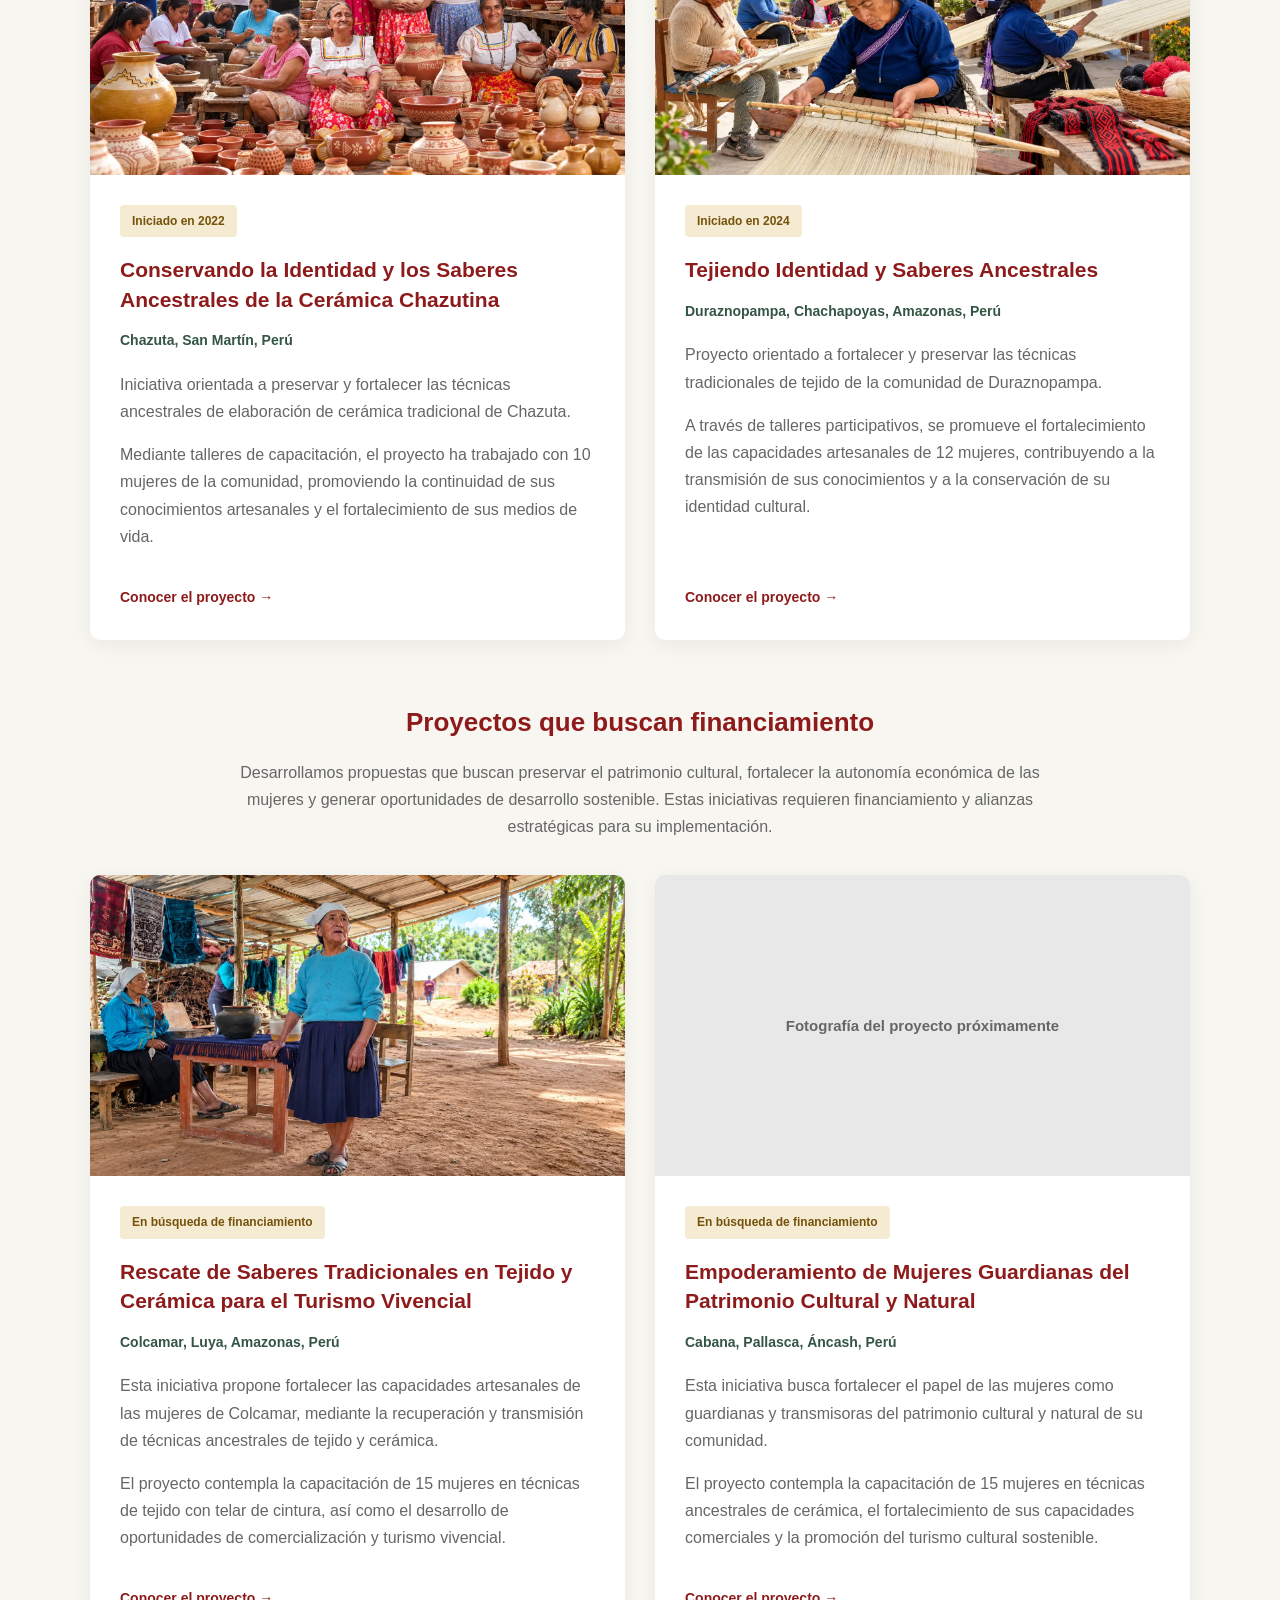
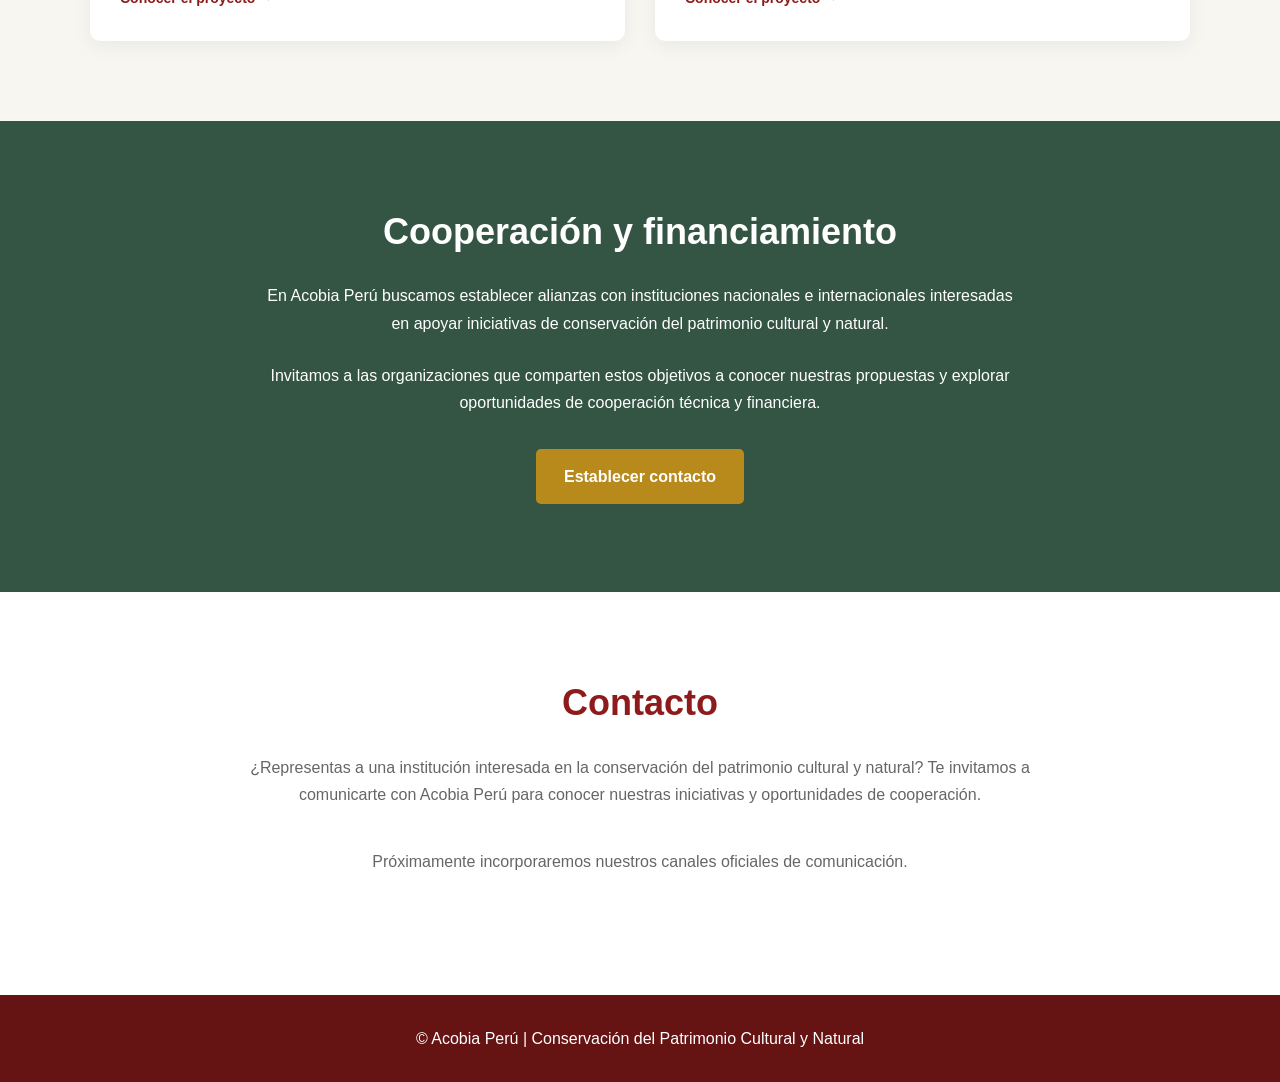
==== commit 59bfd9aa: "Update index.html Conectar proyecto Cabana con su página individual" ====
--- a/index.html
+++ b/index.html
@@ -659,9 +659,13 @@
                             cultural sostenible.
                         </p>
 
-                        <span class="enlace-proyecto">
-                            Ficha detallada próximamente
-                        </span>
+                        <a
+    href="proyectos/cabana.html"
+    class="enlace-proyecto">
+
+    Conocer el proyecto →
+
+</a>
 
                     </div>
 
